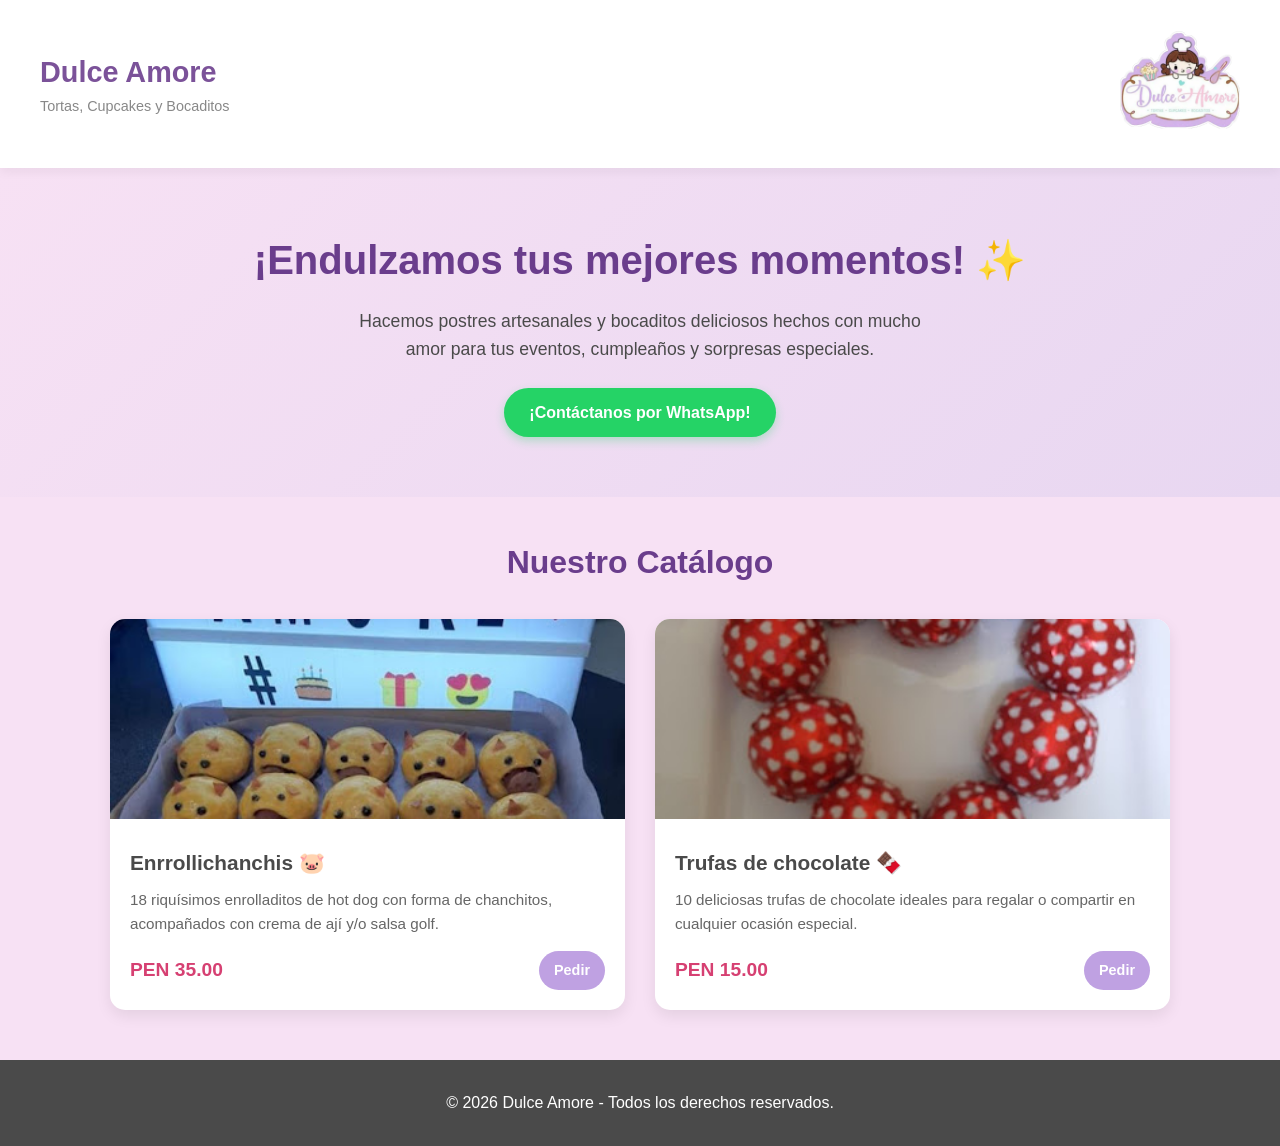
==== index.html @ f0f24eea "Add files via upload" ====
<!DOCTYPE html>
<html lang="es">
<head>
    <meta charset="UTF-8">
    <meta name="viewport" content="width=device-width, initial-scale=1.0">
    <title>Dulce Amore - Tortas, Cupcakes y Bocaditos</title>
    <style>
        :root {
            --primary-color: #bfa1e2;
            --secondary-color: #f7e1f4;
            --accent-color: #ff94b8;
            --text-color: #4a4a4a;
            --white: #ffffff;
        }

        * {
            margin: 0;
            padding: 0;
            box-sizing: border-box;
            font-family: 'Segoe UI', Tahoma, Geneva, Verdana, sans-serif;
        }

        body {
            background-color: var(--secondary-color);
            color: var(--text-color);
            line-height: 1.6;
        }

        header {
            display: flex;
            justify-content: space-between;
            align-items: center;
            padding: 20px 40px;
            background-color: var(--white);
            box-shadow: 0 4px 10px rgba(0,0,0,0.05);
            position: sticky;
            top: 0;
            z-index: 100;
        }

        .header-title h1 {
            color: #7b5299;
            font-size: 1.8rem;
        }

        .header-title p {
            font-size: 0.9rem;
            color: #888;
        }

        .logo-container img {
            height: 120px;
            width: auto;
            object-fit: contain;
        }

        .hero {
            text-align: center;
            padding: 60px 20px;
            background: linear-gradient(135deg, #f7e1f4 0%, #e8d7f1 100%);
        }

        .hero h2 {
            font-size: 2.5rem;
            color: #6a3d8c;
            margin-bottom: 15px;
        }

        .hero p {
            font-size: 1.1rem;
            max-width: 600px;
            margin: 0 auto 25px auto;
        }

        .btn-whatsapp {
            display: inline-block;
            background-color: #25d366;
            color: var(--white);
            padding: 12px 25px;
            border-radius: 30px;
            text-decoration: none;
            font-weight: bold;
            box-shadow: 0 4px 10px rgba(37, 211, 102, 0.3);
            transition: background 0.3s ease;
        }

        .btn-whatsapp:hover {
            background-color: #1ebe5d;
        }

        .container {
            max-width: 1100px;
            margin: 40px auto;
            padding: 0 20px;
        }

        .section-title {
            text-align: center;
            font-size: 2rem;
            color: #6a3d8c;
            margin-bottom: 30px;
        }

        .catalog-grid {
            display: grid;
            grid-template-columns: repeat(auto-fit, minmax(280px, 1fr));
            gap: 30px;
        }

        .product-card {
            background: var(--white);
            border-radius: 15px;
            overflow: hidden;
            box-shadow: 0 6px 15px rgba(0,0,0,0.08);
            transition: transform 0.3s ease;
        }

        .product-card:hover {
            transform: translateY(-5px);
        }

        .product-img {
            width: 100%;
            height: 200px;
            object-fit: cover;
            background-color: #eee;
        }

        .product-info {
            padding: 20px;
        }

        .product-title {
            font-size: 1.3rem;
            color: #4a4a4a;
            margin-bottom: 8px;
        }

        .product-desc {
            font-size: 0.95rem;
            color: #666;
            margin-bottom: 15px;
        }

        .product-footer {
            display: flex;
            justify-content: space-between;
            align-items: center;
        }

        .product-price {
            font-size: 1.2rem;
            font-weight: bold;
            color: #d64072;
        }

        .btn-order {
            background-color: var(--primary-color);
            color: var(--white);
            padding: 8px 15px;
            border-radius: 20px;
            text-decoration: none;
            font-size: 0.9rem;
            font-weight: 600;
            transition: background 0.3s;
        }

        .btn-order:hover {
            background-color: #a788d0;
        }

        footer {
            text-align: center;
            padding: 30px;
            background-color: #4a4a4a;
            color: var(--white);
            margin-top: 50px;
        }

        @media (max-width: 600px) {
            header {
                padding: 15px 20px;
            }
            .header-title h1 {
                font-size: 1.4rem;
            }
            .logo-container img {
                height: 50px;
            }
        }
    </style>
</head>
<body>

    <!-- Header con Logo a la derecha -->
    <header>
        <div class="header-title">
            <h1>Dulce Amore</h1>
            <p>Tortas, Cupcakes y Bocaditos</p>
        </div>
        <div class="logo-container">
            <!-- Asegúrate de nombrar a tu logo "logo.png" o cambiar la ruta -->
            <img src="logo.png" alt="Logo Dulce Amore">
        </div>
    </header>

    <!-- Sección de Presentación / Portada -->
    <section class="hero">
        <h2>¡Endulzamos tus mejores momentos! ✨</h2>
        <p>Hacemos postres artesanales y bocaditos deliciosos hechos con mucho amor para tus eventos, cumpleaños y sorpresas especiales.</p>
        <a href="https://wa.me/946391459?text=Hola,%20quisiera%20hacer%20un%20pedido%20en%20Dulce%20Amore" class="btn-whatsapp" target="_blank">¡Contáctanos por WhatsApp!</a>
    </section>

    <!-- Catálogo de Productos -->
    <div class="container">
        <h2 class="section-title">Nuestro Catálogo</h2>
        
        <div class="catalog-grid">
            <!-- Producto 1: Enrrollichanchis -->
            <div class="product-card">
                <img src="enrollichanchis.jpg" alt="Enrrollichanchis" class="product-img">
                <div class="product-info">
                    <h3 class="product-title">Enrrollichanchis 🐷</h3>
                    <p class="product-desc">18 riquísimos enrolladitos de hot dog con forma de chanchitos, acompañados con crema de ají y/o salsa golf.</p>
                    <div class="product-footer">
                        <span class="product-price">PEN 35.00</span>
                        <a href="https://wa.me/946391459?text=Hola,%20deseo%20pedir%20los%20Enrrollichanchis" class="btn-order" target="_blank">Pedir</a>
                    </div>
                </div>
            </div>

            <!-- Producto 2: Trufas de chocolate -->
            <div class="product-card">
                <img src="trufas.jpg" alt="Trufas de chocolate" class="product-img">
                <div class="product-info">
                    <h3 class="product-title">Trufas de chocolate 🍫</h3>
                    <p class="product-desc">10 deliciosas trufas de chocolate ideales para regalar o compartir en cualquier ocasión especial.</p>
                    <div class="product-footer">
                        <span class="product-price">PEN 15.00</span>
                        <a href="https://wa.me/946391459?text=Hola,%20deseo%20pedir%20las%20Trufas%20de%20chocolate" class="btn-order" target="_blank">Pedir</a>
                    </div>
                </div>
            </div>
        </div>
    </div>

    <!-- Pie de página -->
    <footer>
        <p>&copy; 2026 Dulce Amore - Todos los derechos reservados.</p>
    </footer>

</body>
</html>
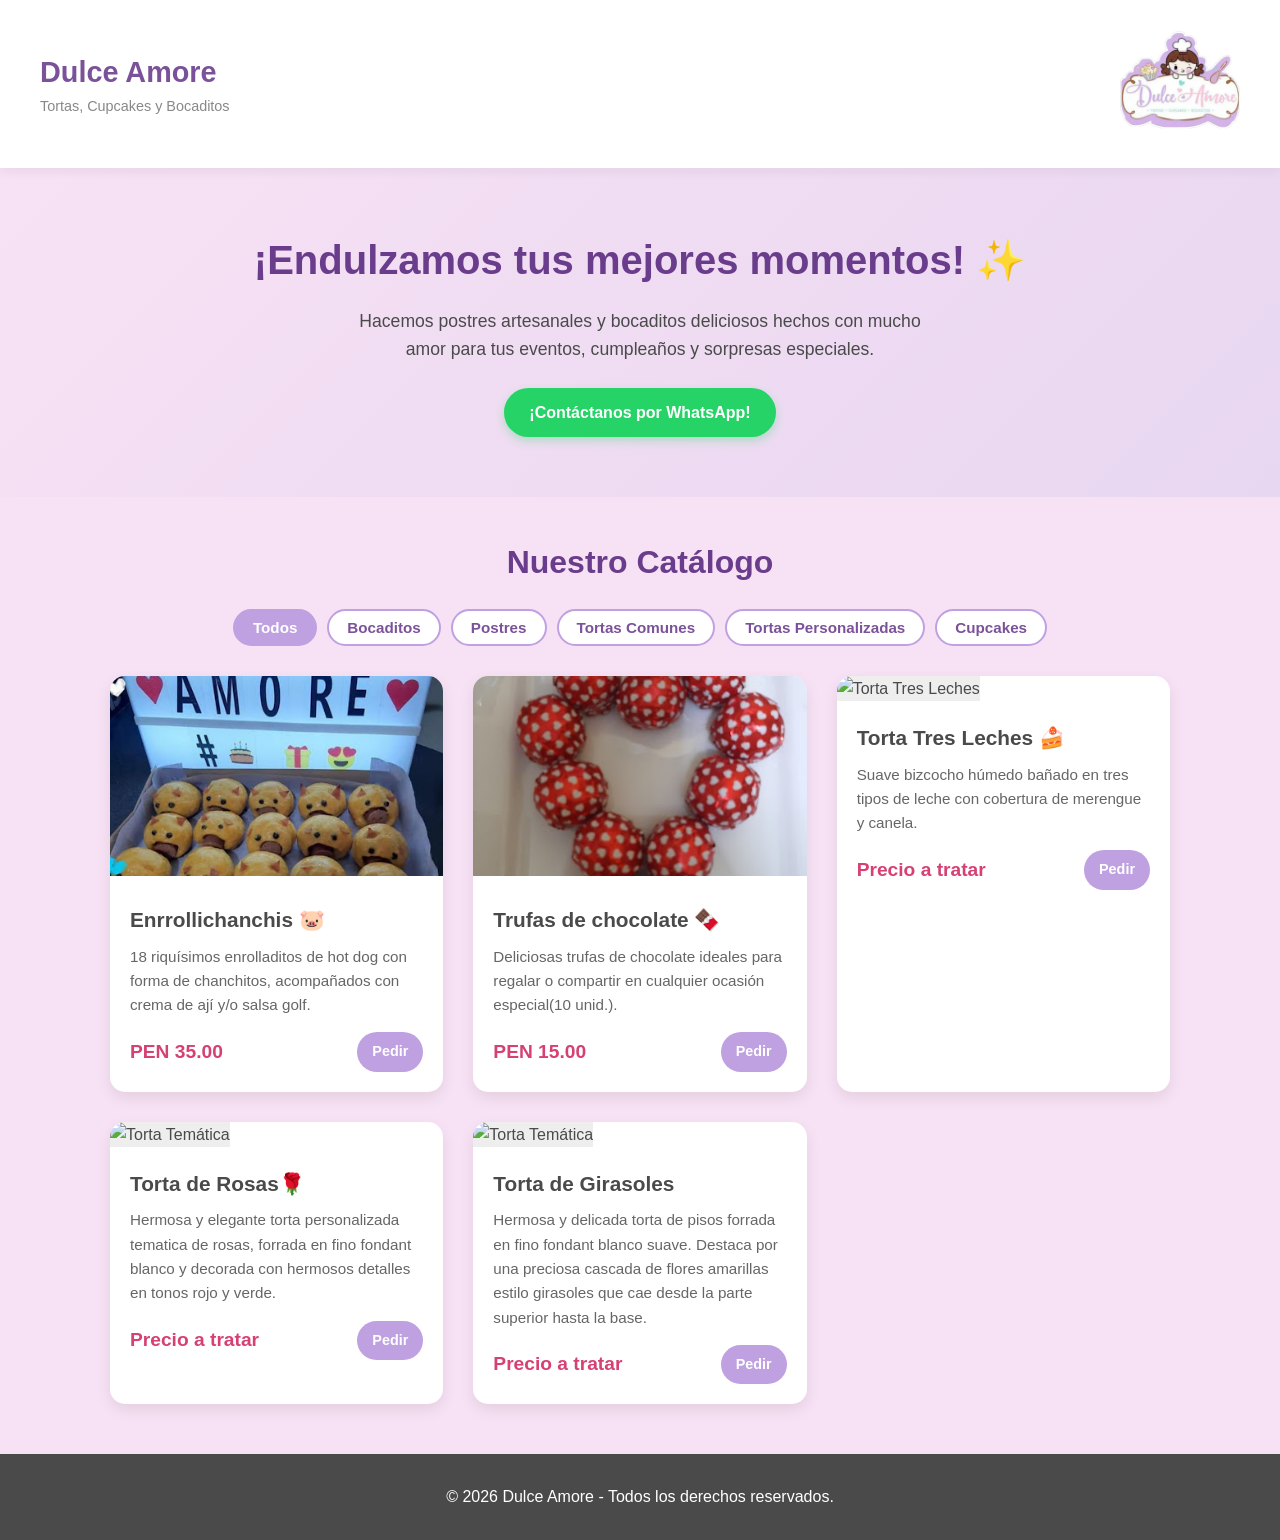
==== commit 726d0f41: "Add files via upload" ====
--- a/index.html
+++ b/index.html
@@ -98,7 +98,34 @@
             text-align: center;
             font-size: 2rem;
             color: #6a3d8c;
+            margin-bottom: 20px;
+        }
+
+        /* --- ESTILOS DE LOS BOTONES DE FILTRO --- */
+        .filter-container {
+            display: flex;
+            justify-content: center;
+            flex-wrap: wrap;
+            gap: 10px;
             margin-bottom: 30px;
+        }
+
+        .filter-btn {
+            background-color: var(--white);
+            border: 2px solid var(--primary-color);
+            color: #7b5299;
+            padding: 8px 18px;
+            border-radius: 20px;
+            font-size: 0.95rem;
+            font-weight: 600;
+            cursor: pointer;
+            transition: all 0.3s ease;
+        }
+
+        .filter-btn:hover,
+        .filter-btn.active {
+            background-color: var(--primary-color);
+            color: var(--white);
         }
 
         .catalog-grid {
@@ -112,11 +139,15 @@
             border-radius: 15px;
             overflow: hidden;
             box-shadow: 0 6px 15px rgba(0,0,0,0.08);
-            transition: transform 0.3s ease;
+            transition: transform 0.3s ease, opacity 0.3s ease;
         }
 
         .product-card:hover {
             transform: translateY(-5px);
+        }
+
+        .product-card.hide {
+            display: none;
         }
 
         .product-img {
@@ -199,7 +230,6 @@
             <p>Tortas, Cupcakes y Bocaditos</p>
         </div>
         <div class="logo-container">
-            <!-- Asegúrate de nombrar a tu logo "logo.png" o cambiar la ruta -->
             <img src="logo.png" alt="Logo Dulce Amore">
         </div>
     </header>
@@ -215,9 +245,19 @@
     <div class="container">
         <h2 class="section-title">Nuestro Catálogo</h2>
         
+        <!-- Botones de Filtro por Categorías -->
+        <div class="filter-container">
+            <button class="filter-btn active" data-filter="all">Todos</button>
+            <button class="filter-btn" data-filter="bocaditos">Bocaditos</button>
+            <button class="filter-btn" data-filter="postres">Postres</button>
+            <button class="filter-btn" data-filter="tortas-comunes">Tortas Comunes</button>
+            <button class="filter-btn" data-filter="tortas-personalizadas">Tortas Personalizadas</button>
+            <button class="filter-btn" data-filter="cupcakes">Cupcakes</button>
+        </div>
+        
         <div class="catalog-grid">
             <!-- Producto 1: Enrrollichanchis -->
-            <div class="product-card">
+            <div class="product-card" data-category="bocaditos">
                 <img src="enrollichanchis.jpg" alt="Enrrollichanchis" class="product-img">
                 <div class="product-info">
                     <h3 class="product-title">Enrrollichanchis 🐷</h3>
@@ -230,17 +270,55 @@
             </div>
 
             <!-- Producto 2: Trufas de chocolate -->
-            <div class="product-card">
+            <div class="product-card" data-category="bocaditos">
                 <img src="trufas.jpg" alt="Trufas de chocolate" class="product-img">
                 <div class="product-info">
                     <h3 class="product-title">Trufas de chocolate 🍫</h3>
-                    <p class="product-desc">10 deliciosas trufas de chocolate ideales para regalar o compartir en cualquier ocasión especial.</p>
+                    <p class="product-desc">Deliciosas trufas de chocolate ideales para regalar o compartir en cualquier ocasión especial(10 unid.).</p>
                     <div class="product-footer">
                         <span class="product-price">PEN 15.00</span>
                         <a href="https://wa.me/946391459?text=Hola,%20deseo%20pedir%20las%20Trufas%20de%20chocolate" class="btn-order" target="_blank">Pedir</a>
                     </div>
                 </div>
             </div>
+
+            <!-- Ejemplo Torta Común -->
+            <div class="product-card" data-category="tortas-comunes">
+                <img src="torta-tres-leches.jpg" alt="Torta Tres Leches" class="product-img">
+                <div class="product-info">
+                    <h3 class="product-title">Torta Tres Leches 🍰</h3>
+                    <p class="product-desc">Suave bizcocho húmedo bañado en tres tipos de leche con cobertura de merengue y canela.</p>
+                    <div class="product-footer">
+                    <span class="product-price">Precio a tratar</span>
+                        <a href="https://wa.me/946391459?text=Hola,%20deseo%20pedir%20la%20Torta%20Tres%20Leches" class="btn-order" target="_blank">Pedir</a>
+                    </div>
+                </div>
+            </div>
+
+            <!-- Ejemplo Torta Personalizada -->
+            <div class="product-card" data-category="tortas-personalizadas">
+                <img src="torta de rosas.jpg" alt="Torta Temática" class="product-img">
+                <div class="product-info">
+                    <h3 class="product-title">Torta de Rosas🌹</h3>
+                    <p class="product-desc">Hermosa y elegante torta personalizada tematica de rosas, forrada en fino fondant blanco y decorada con hermosos detalles en tonos rojo y verde.</p>
+                    <div class="product-footer">
+                        <span class="product-price">Precio a tratar</span>
+                        <a href="https://wa.me/946391459?text=Hola,%20deseo%20cotizar%20una%20Torta%20Temática" class="btn-order" target="_blank">Pedir</a>
+                    </div>
+                </div>
+            </div>
+               <div class="product-card" data-category="tortas-personalizadas">
+                <img src="torta flores amarillas.jpg" alt="Torta Temática" class="product-img">
+                <div class="product-info">
+                    <h3 class="product-title">Torta de Girasoles</h3>
+                    <p class="product-desc">Hermosa y delicada torta de pisos forrada en fino fondant blanco suave. Destaca por una preciosa cascada de flores amarillas estilo girasoles que cae desde la parte superior hasta la base.</p>
+                    <div class="product-footer">
+                        <span class="product-price">Precio a tratar</span>
+                        <a href="https://wa.me/946391459?text=Hola,%20deseo%20cotizar%20una%20Torta%20Temática" class="btn-order" target="_blank">Pedir</a>
+                    </div>
+                </div>
+            </div>
+
         </div>
     </div>
 
@@ -249,5 +327,32 @@
         <p>&copy; 2026 Dulce Amore - Todos los derechos reservados.</p>
     </footer>
 
+    <!-- Script de Filtro interactivo -->
+    <script>
+        const filterBtns = document.querySelectorAll('.filter-btn');
+        const productCards = document.querySelectorAll('.product-card');
+
+        filterBtns.forEach(btn => {
+            btn.addEventListener('click', () => {
+                // Quitar la clase active de todos los botones y ponérsela al clickeado
+                filterBtns.forEach(b => b.classList.remove('active'));
+                btn.classList.add('active');
+
+                const filterValue = btn.getAttribute('data-filter');
+
+                // Mostrar u ocultar productos según la categoría seleccionada
+                productCards.forEach(card => {
+                    const cardCategory = card.getAttribute('data-category');
+
+                    if (filterValue === 'all' || filterValue === cardCategory) {
+                        card.classList.remove('hide');
+                    } else {
+                        card.classList.add('hide');
+                    }
+                });
+            });
+        });
+    </script>
+
 </body>
 </html>
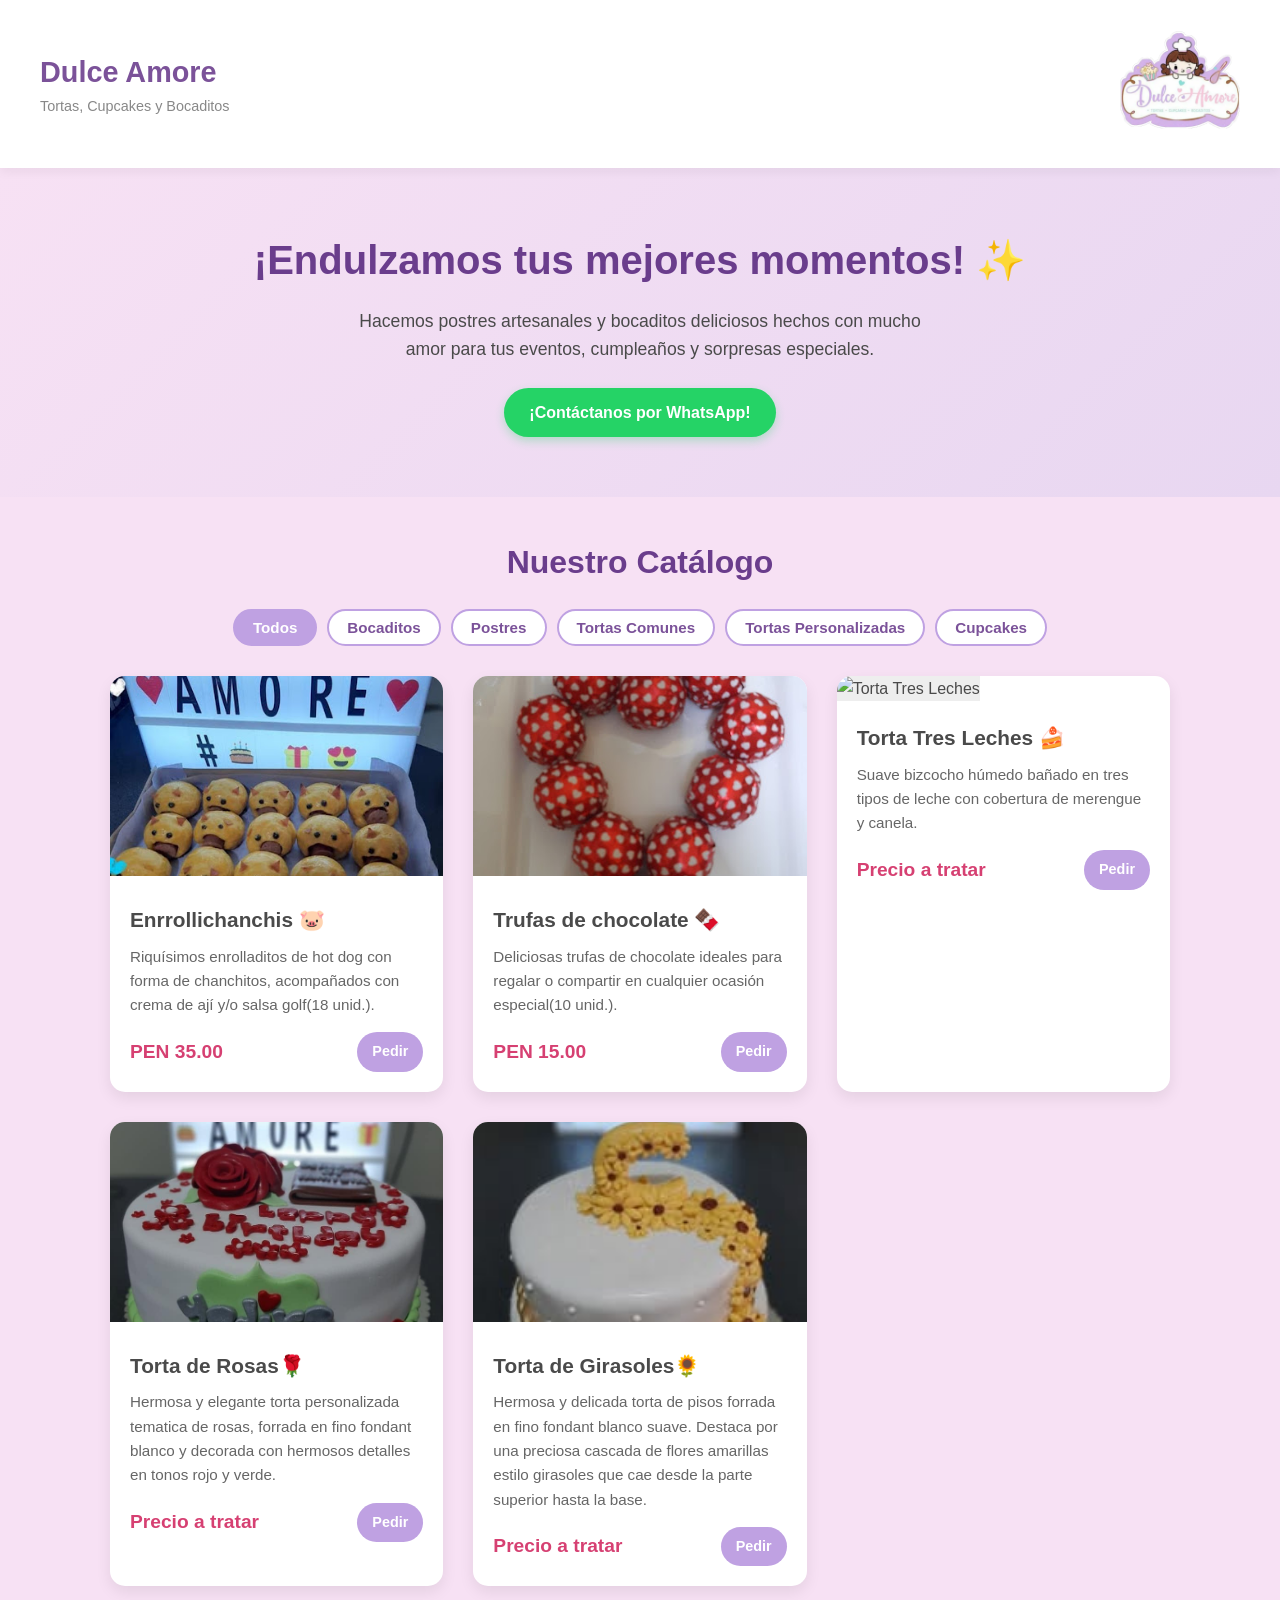
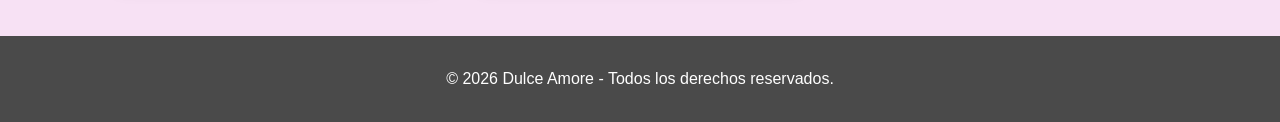
==== commit 4a81f256: "Add files via upload" ====
--- a/index.html
+++ b/index.html
@@ -261,7 +261,7 @@
                 <img src="enrollichanchis.jpg" alt="Enrrollichanchis" class="product-img">
                 <div class="product-info">
                     <h3 class="product-title">Enrrollichanchis 🐷</h3>
-                    <p class="product-desc">18 riquísimos enrolladitos de hot dog con forma de chanchitos, acompañados con crema de ají y/o salsa golf.</p>
+                    <p class="product-desc">Riquísimos enrolladitos de hot dog con forma de chanchitos, acompañados con crema de ají y/o salsa golf(18 unid.).</p>
                     <div class="product-footer">
                         <span class="product-price">PEN 35.00</span>
                         <a href="https://wa.me/946391459?text=Hola,%20deseo%20pedir%20los%20Enrrollichanchis" class="btn-order" target="_blank">Pedir</a>
@@ -310,7 +310,7 @@
                <div class="product-card" data-category="tortas-personalizadas">
                 <img src="torta flores amarillas.jpg" alt="Torta Temática" class="product-img">
                 <div class="product-info">
-                    <h3 class="product-title">Torta de Girasoles</h3>
+                    <h3 class="product-title">Torta de Girasoles🌻</h3>
                     <p class="product-desc">Hermosa y delicada torta de pisos forrada en fino fondant blanco suave. Destaca por una preciosa cascada de flores amarillas estilo girasoles que cae desde la parte superior hasta la base.</p>
                     <div class="product-footer">
                         <span class="product-price">Precio a tratar</span>
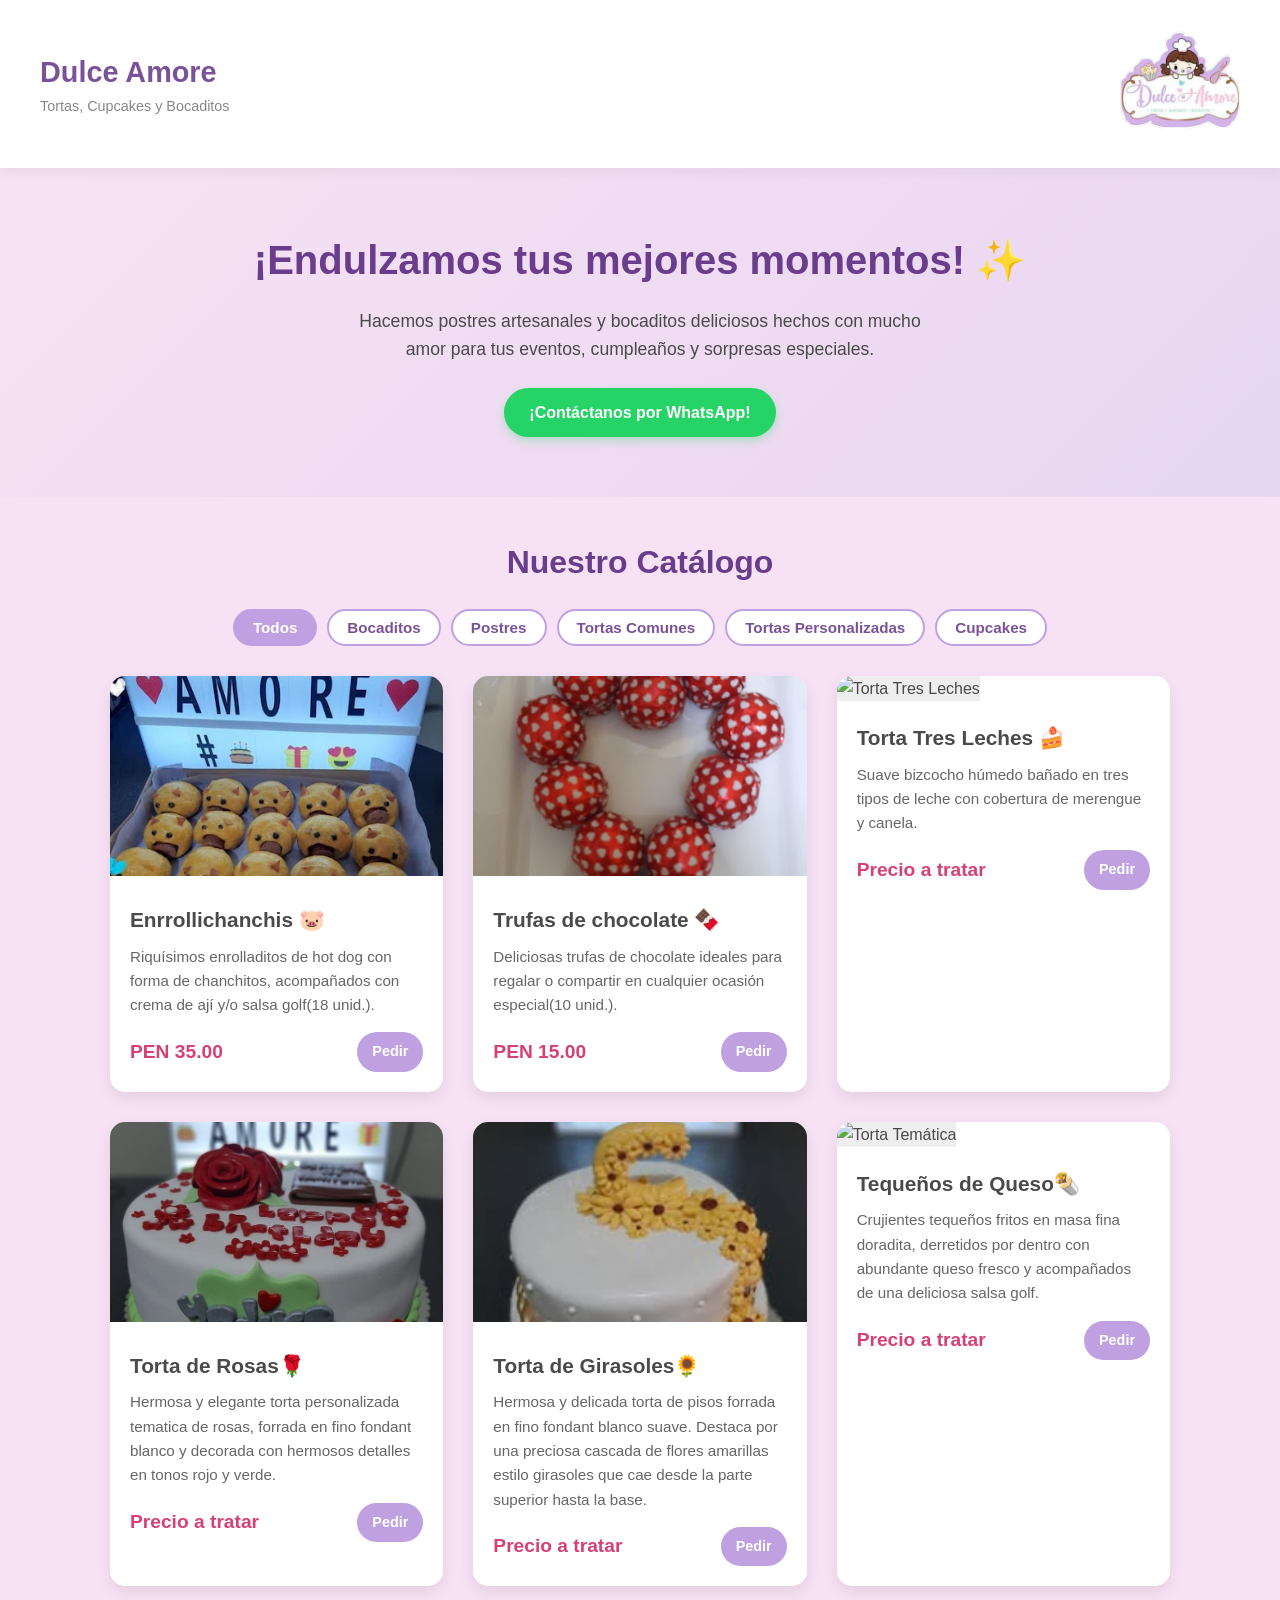
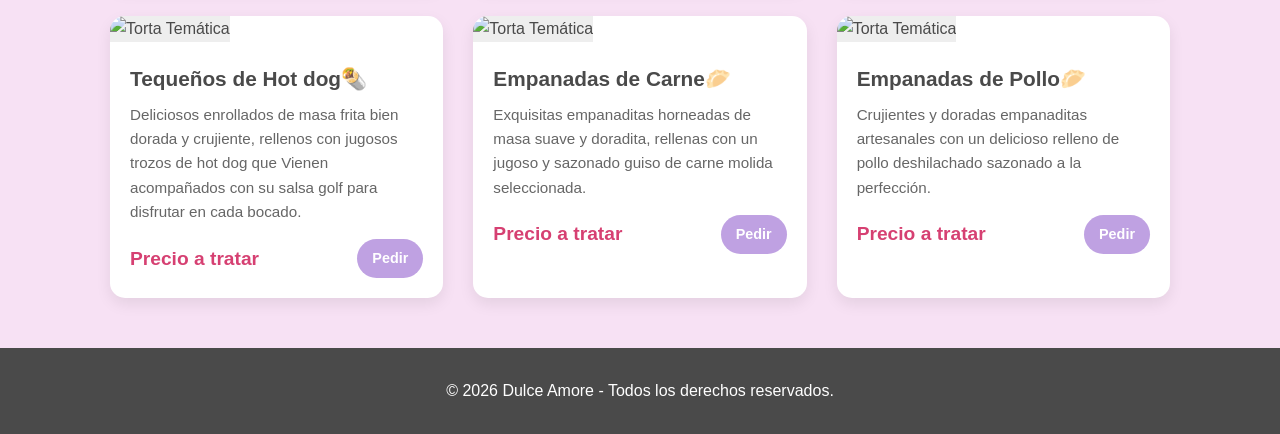
==== commit 0e7441d0: "Add files via upload" ====
--- a/index.html
+++ b/index.html
@@ -318,6 +318,51 @@
                     </div>
                 </div>
             </div>
+               <div class="product-card" data-category="bocaditos">
+                <img src="tequeños.jpg" alt="Torta Temática" class="product-img">
+                <div class="product-info">
+                    <h3 class="product-title">Tequeños de Queso🌯</h3>
+                    <p class="product-desc">Crujientes tequeños fritos en masa fina doradita, derretidos por dentro con abundante queso fresco y acompañados de una deliciosa salsa golf.</p>
+                    <div class="product-footer">
+                        <span class="product-price">Precio a tratar</span>
+                        <a href="https://wa.me/946391459?text=Hola,%20deseo%20cotizar%20una%20Torta%20Temática" class="btn-order" target="_blank">Pedir</a>
+                    </div>
+                </div>
+            </div>
+              <div class="product-card" data-category="bocaditos">
+                <img src="tequeños.jpg" alt="Torta Temática" class="product-img">
+                <div class="product-info">
+                    <h3 class="product-title">Tequeños de Hot dog🌯</h3>
+                    <p class="product-desc">Deliciosos enrollados de masa frita bien dorada y crujiente, rellenos con jugosos trozos de hot dog que Vienen acompañados con su salsa golf para disfrutar en cada bocado.</p>
+                    <div class="product-footer">
+                        <span class="product-price">Precio a tratar</span>
+                        <a href="https://wa.me/946391459?text=Hola,%20deseo%20cotizar%20una%20Torta%20Temática" class="btn-order" target="_blank">Pedir</a>
+                    </div>
+                </div>
+            </div>
+             <div class="product-card" data-category="bocaditos">
+                <img src="empanadas.jpg" alt="Torta Temática" class="product-img">
+                <div class="product-info">
+                    <h3 class="product-title">Empanadas de Carne🥟</h3>
+                    <p class="product-desc">Exquisitas empanaditas horneadas de masa suave y doradita, rellenas con un jugoso y sazonado guiso de carne molida seleccionada.</p>
+                    <div class="product-footer">
+                        <span class="product-price">Precio a tratar</span>
+                        <a href="https://wa.me/946391459?text=Hola,%20deseo%20cotizar%20una%20Torta%20Temática" class="btn-order" target="_blank">Pedir</a>
+                    </div>
+                </div>
+            </div>
+             <div class="product-card" data-category="bocaditos">
+                <img src="empanadas.jpg" alt="Torta Temática" class="product-img">
+                <div class="product-info">
+                    <h3 class="product-title">Empanadas de Pollo🥟</h3>
+                    <p class="product-desc">Crujientes y doradas empanaditas artesanales con un delicioso relleno de pollo deshilachado sazonado a la perfección.</p>
+                    <div class="product-footer">
+                        <span class="product-price">Precio a tratar</span>
+                        <a href="https://wa.me/946391459?text=Hola,%20deseo%20cotizar%20una%20Torta%20Temática" class="btn-order" target="_blank">Pedir</a>
+                    </div>
+                </div>
+            </div>
+
 
         </div>
     </div>
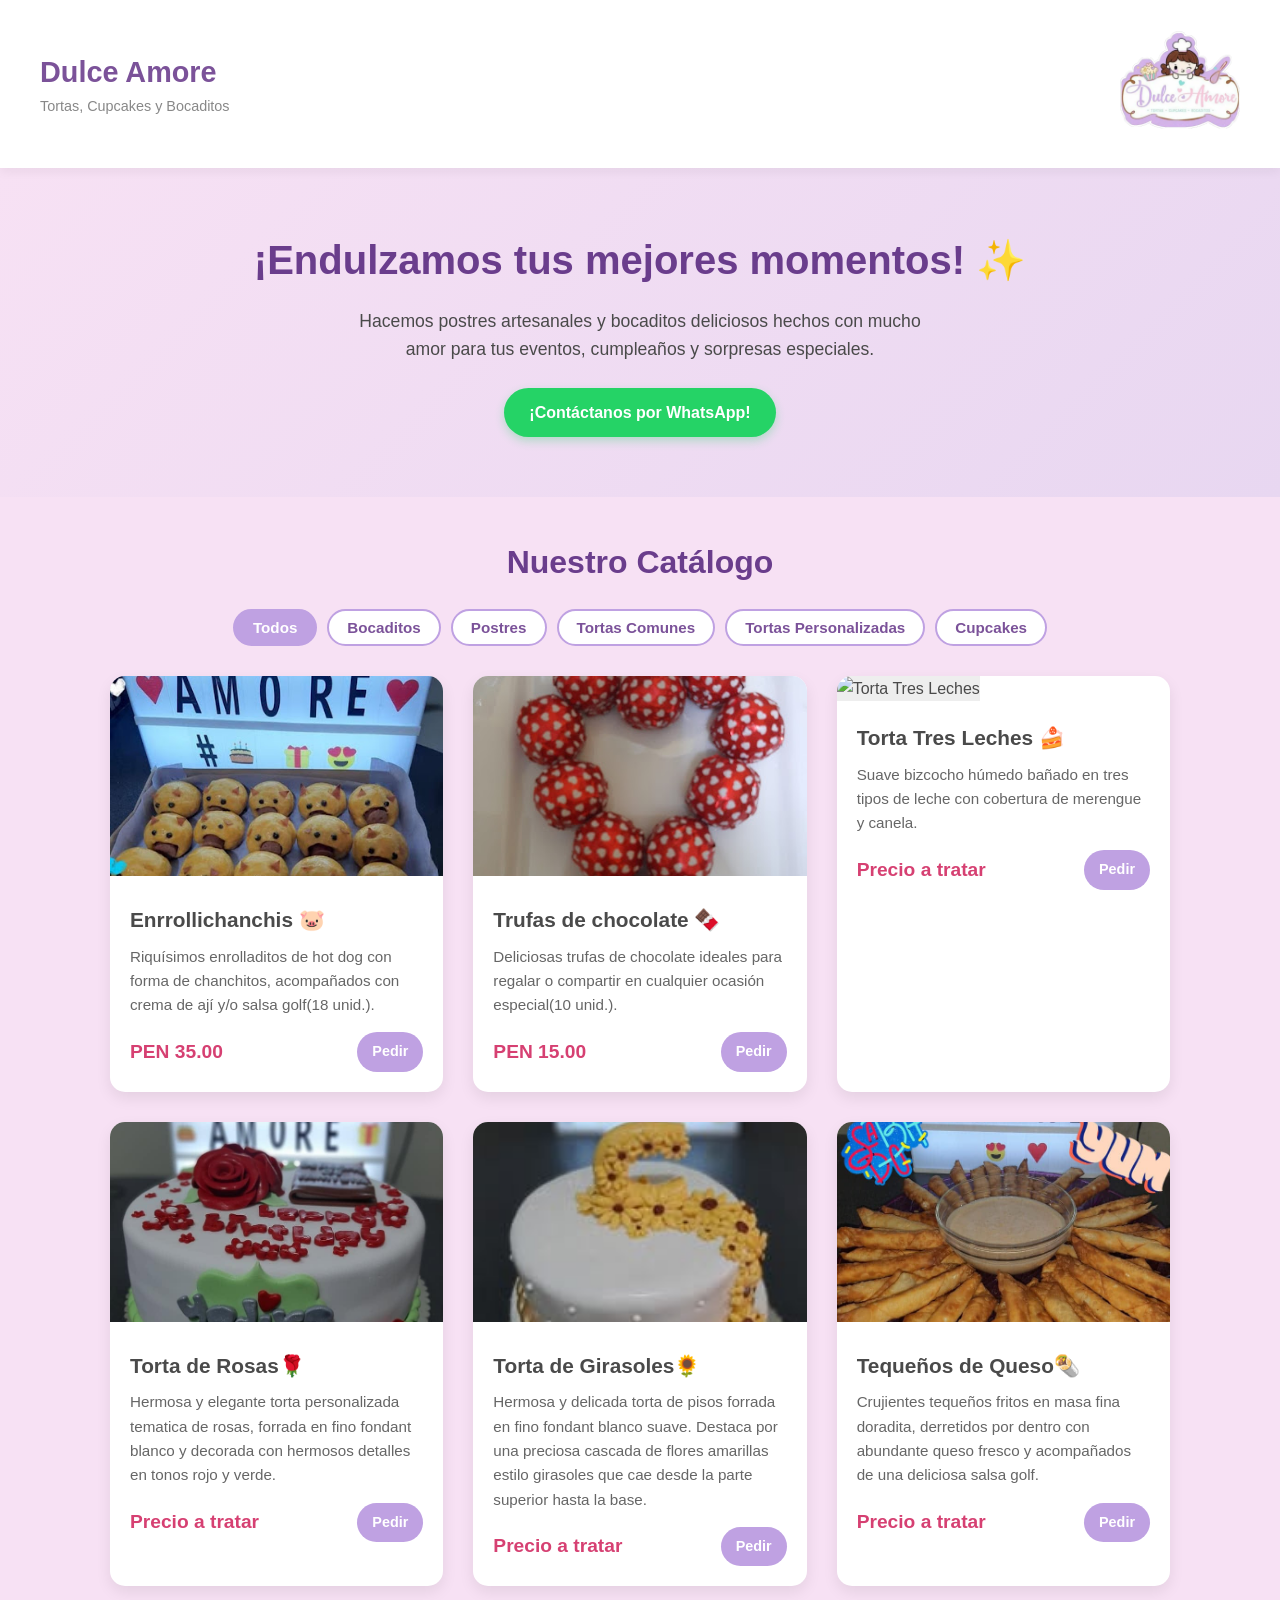
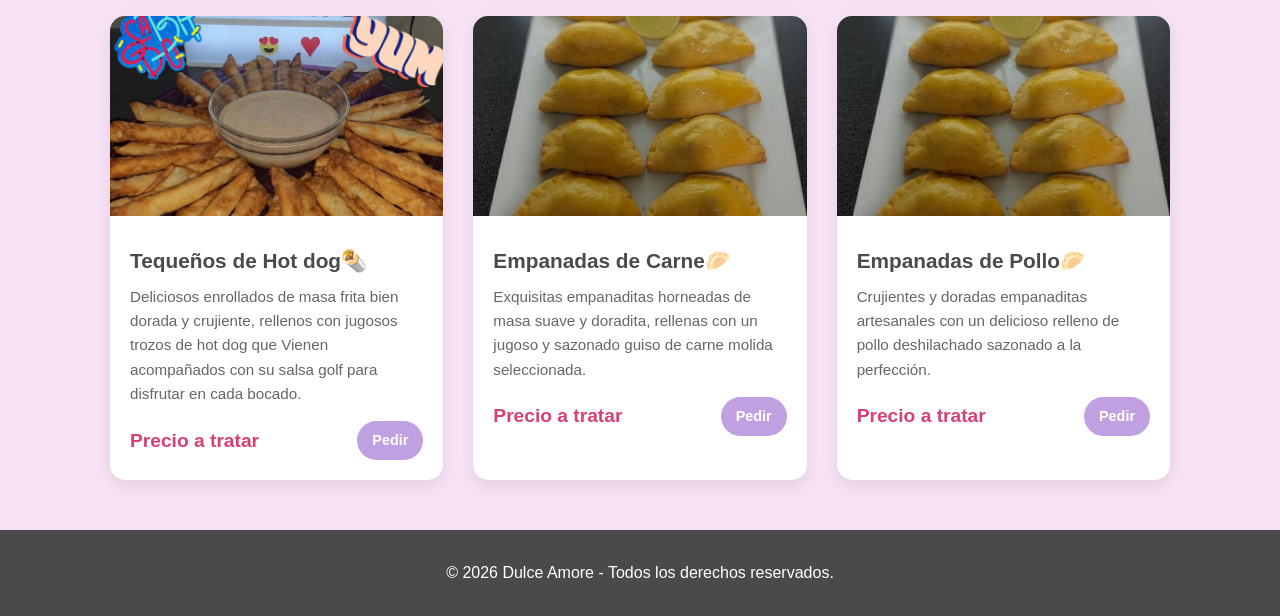
==== commit 4907ab78: "Add files via upload" ====
--- a/index.html
+++ b/index.html
@@ -325,7 +325,7 @@
                     <p class="product-desc">Crujientes tequeños fritos en masa fina doradita, derretidos por dentro con abundante queso fresco y acompañados de una deliciosa salsa golf.</p>
                     <div class="product-footer">
                         <span class="product-price">Precio a tratar</span>
-                        <a href="https://wa.me/946391459?text=Hola,%20deseo%20cotizar%20una%20Torta%20Temática" class="btn-order" target="_blank">Pedir</a>
+                        <a href="https://wa.me/946391459?text=Hola,%20deseo%20pedir%20los%20tequeños%20de%20queso" class="btn-order" target="_blank">Pedir</a>
                     </div>
                 </div>
             </div>
@@ -336,7 +336,7 @@
                     <p class="product-desc">Deliciosos enrollados de masa frita bien dorada y crujiente, rellenos con jugosos trozos de hot dog que Vienen acompañados con su salsa golf para disfrutar en cada bocado.</p>
                     <div class="product-footer">
                         <span class="product-price">Precio a tratar</span>
-                        <a href="https://wa.me/946391459?text=Hola,%20deseo%20cotizar%20una%20Torta%20Temática" class="btn-order" target="_blank">Pedir</a>
+                        <a href="https://wa.me/946391459?text=Hola,%20deseo%20pedir%20los%20tequeños%20de%20Hot%20dog" class="btn-order" target="_blank">Pedir</a>
                     </div>
                 </div>
             </div>
@@ -347,7 +347,7 @@
                     <p class="product-desc">Exquisitas empanaditas horneadas de masa suave y doradita, rellenas con un jugoso y sazonado guiso de carne molida seleccionada.</p>
                     <div class="product-footer">
                         <span class="product-price">Precio a tratar</span>
-                        <a href="https://wa.me/946391459?text=Hola,%20deseo%20cotizar%20una%20Torta%20Temática" class="btn-order" target="_blank">Pedir</a>
+                        <a href="https://wa.me/946391459?text=Hola,%20deseo%20pedir%20las%20empanadas%20de%20carne" class="btn-order" target="_blank">Pedir</a>
                     </div>
                 </div>
             </div>
@@ -358,7 +358,7 @@
                     <p class="product-desc">Crujientes y doradas empanaditas artesanales con un delicioso relleno de pollo deshilachado sazonado a la perfección.</p>
                     <div class="product-footer">
                         <span class="product-price">Precio a tratar</span>
-                        <a href="https://wa.me/946391459?text=Hola,%20deseo%20cotizar%20una%20Torta%20Temática" class="btn-order" target="_blank">Pedir</a>
+                        <a href="https://wa.me/946391459?text=Hola,%20deseo%20pedir%20las%20empanadas%20de%20pollo" class="btn-order" target="_blank">Pedir</a>
                     </div>
                 </div>
             </div>
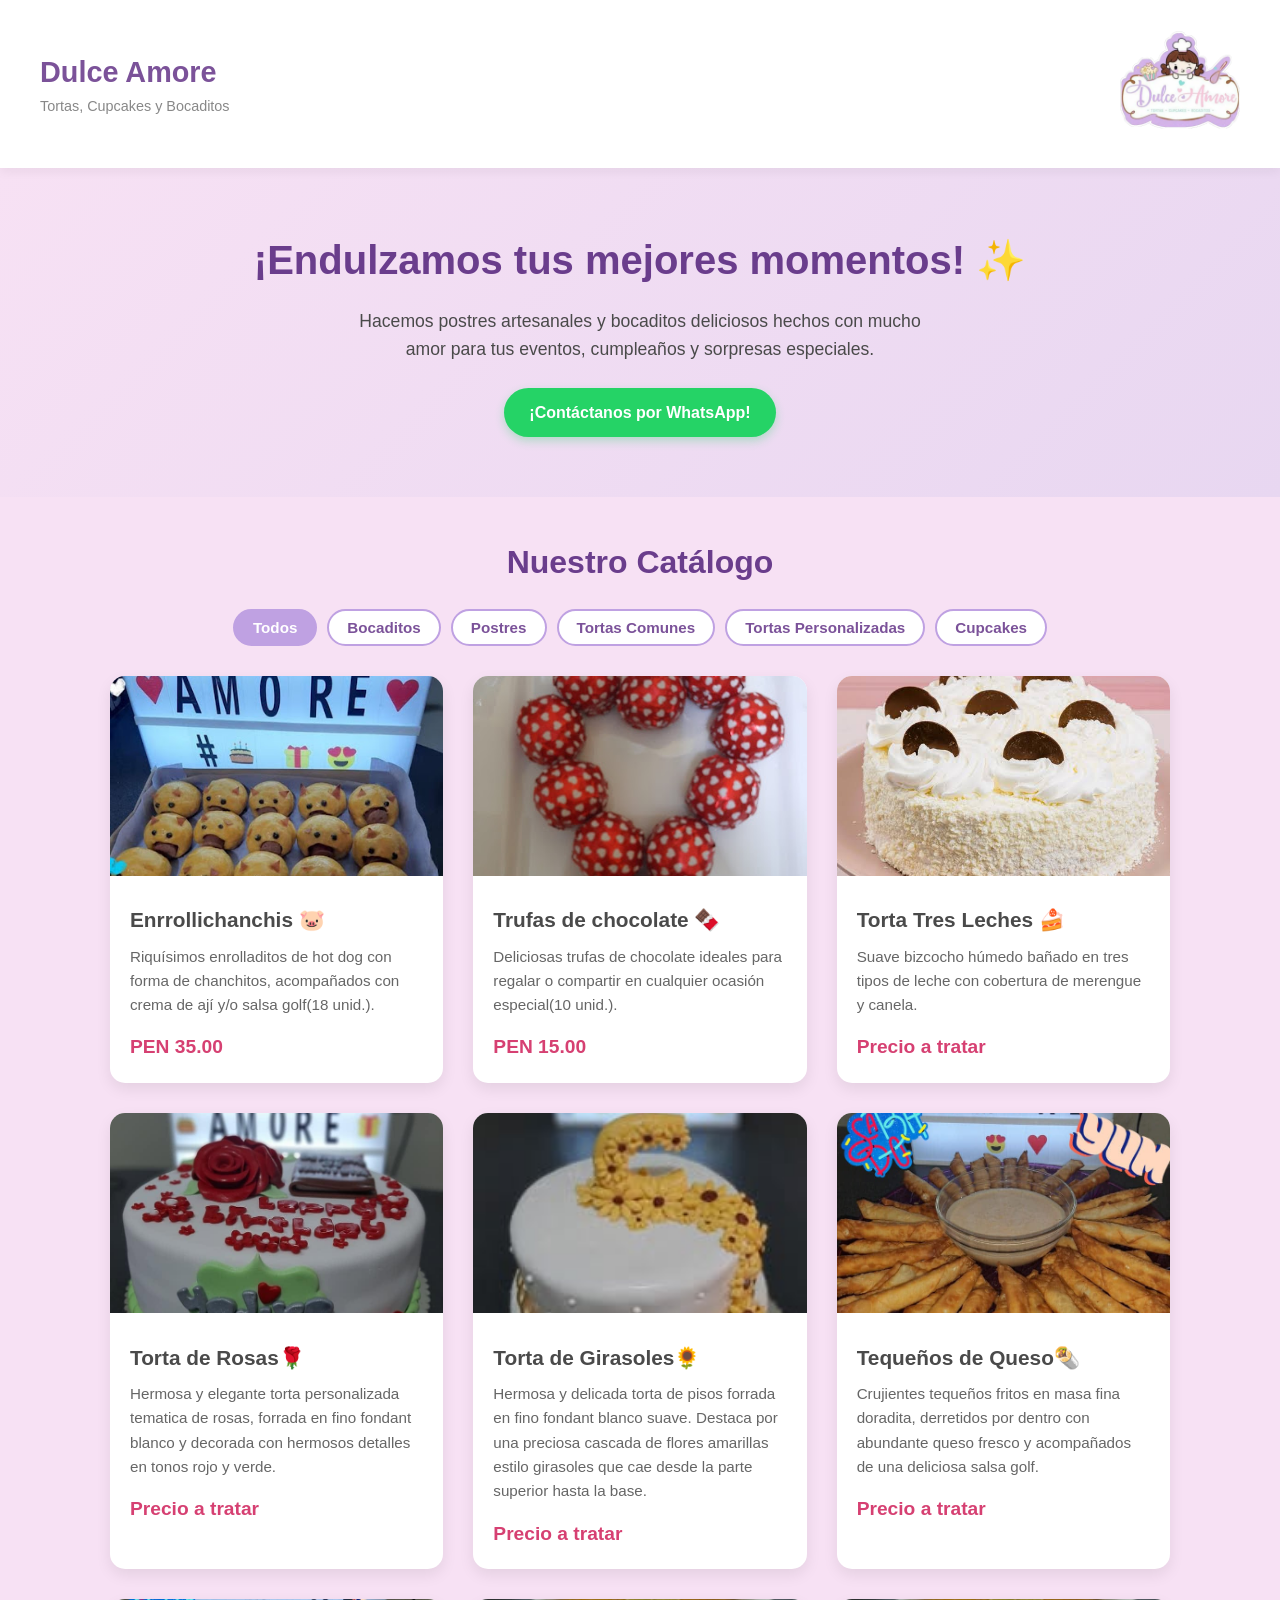
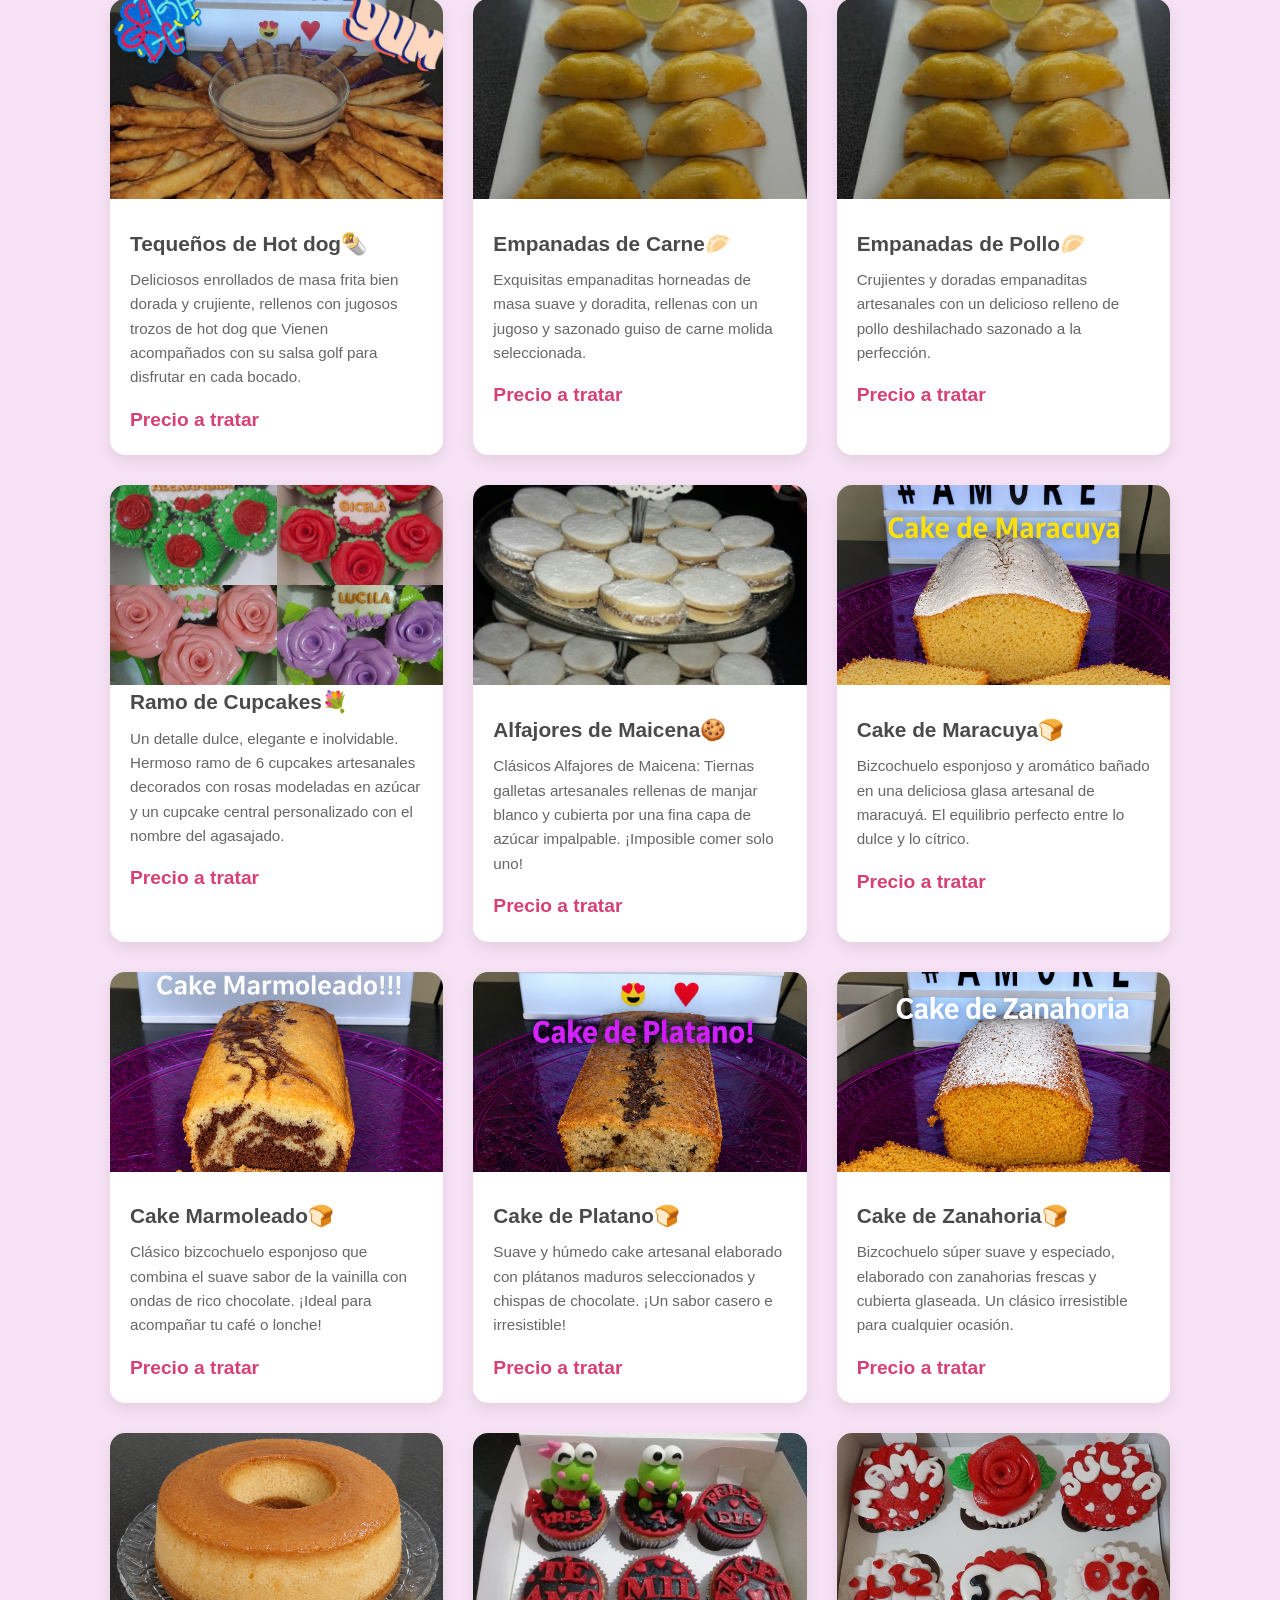
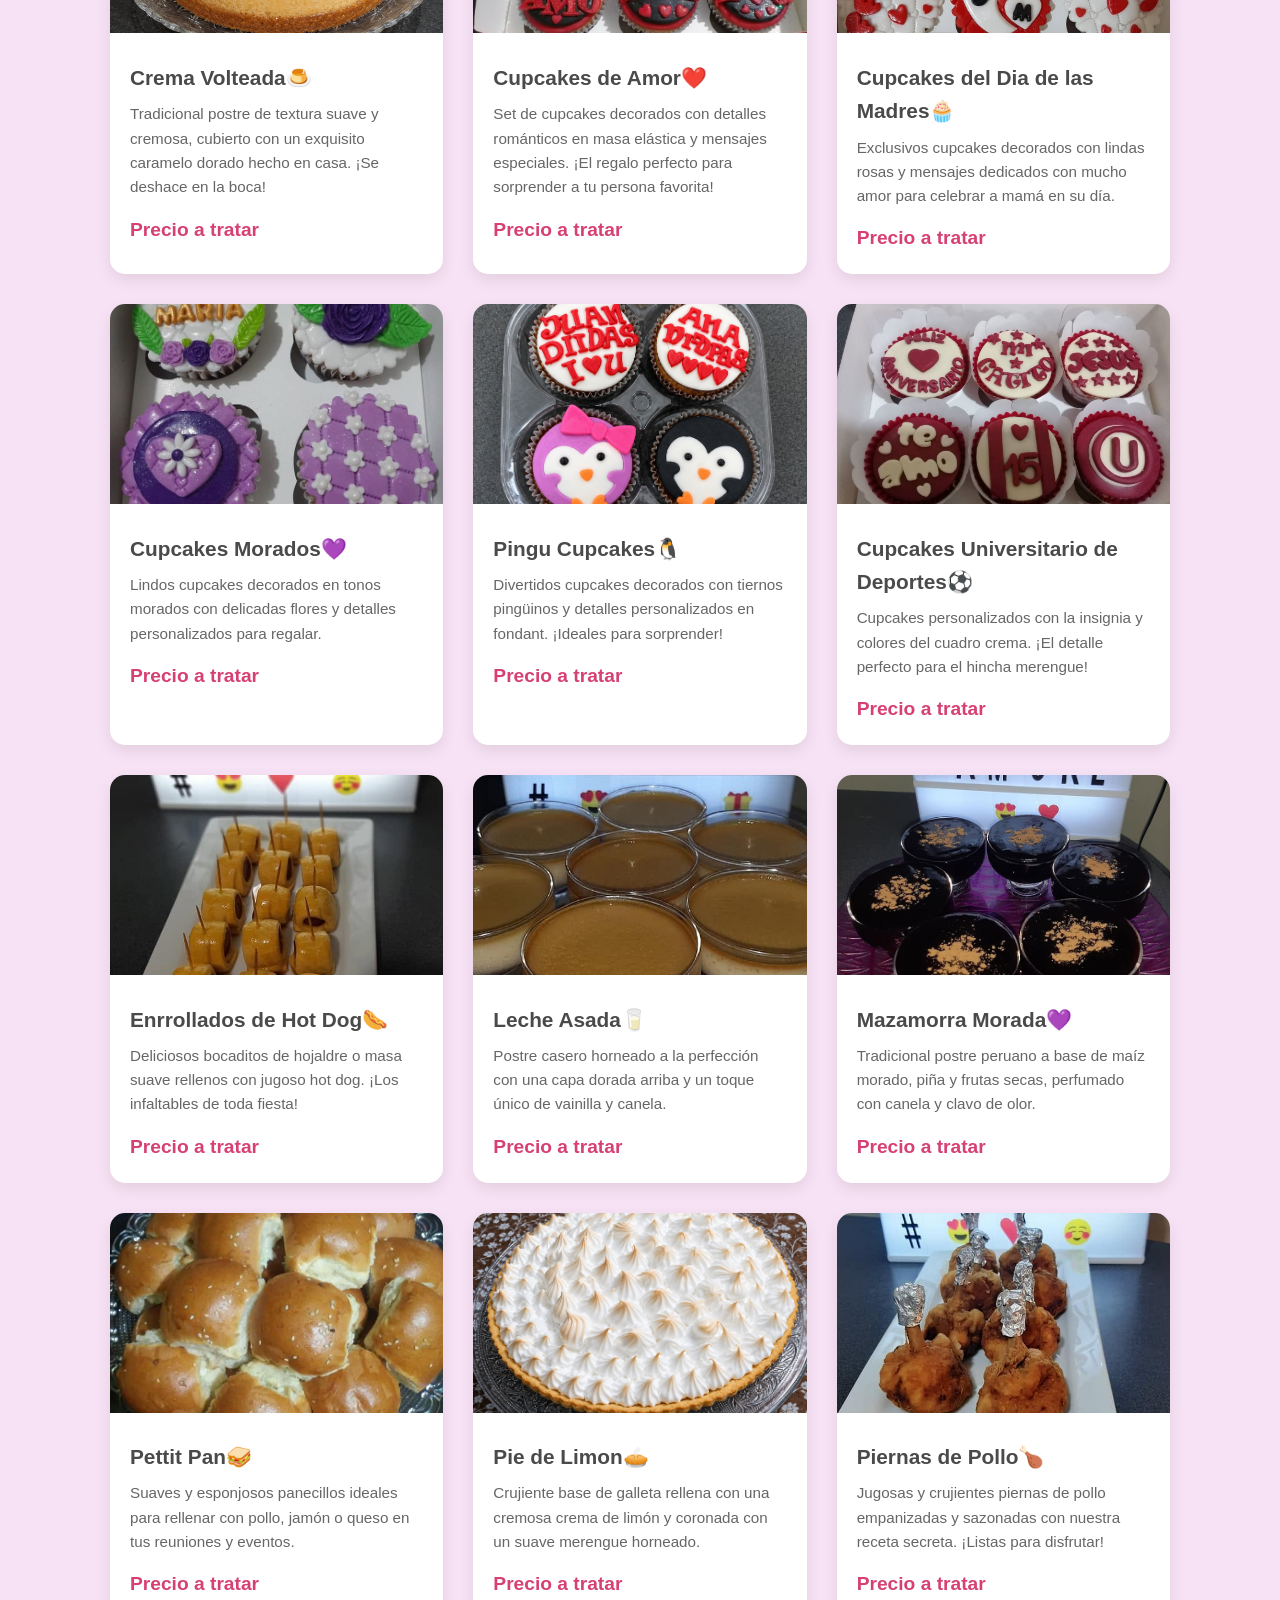
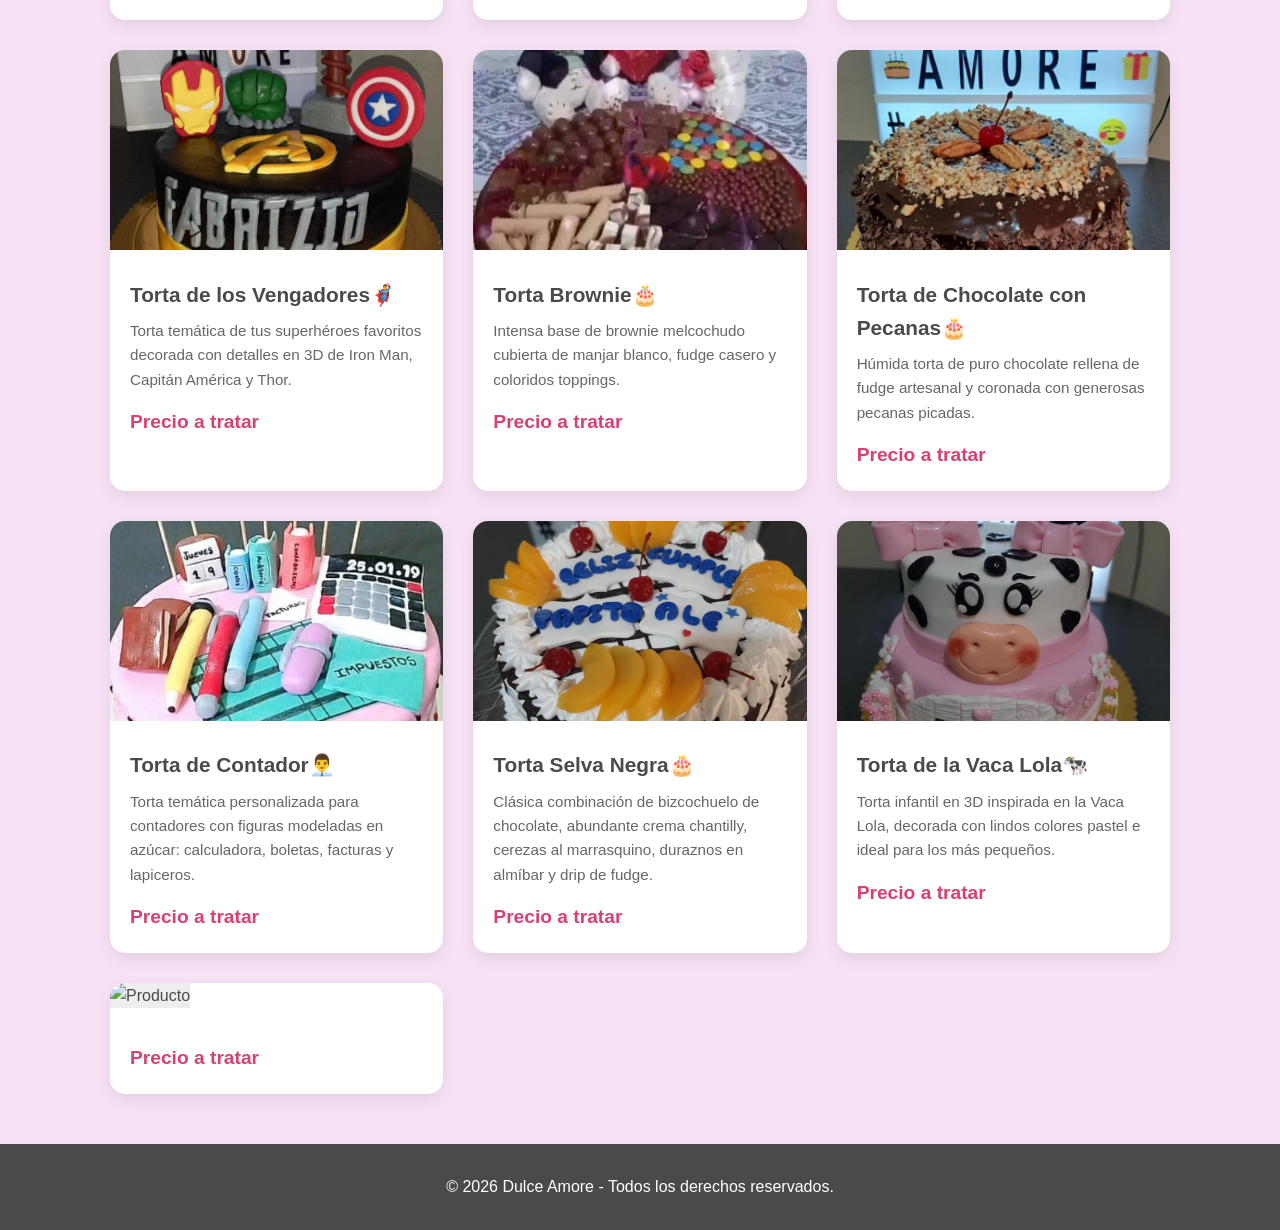
==== commit 4236f902: "Add files via upload" ====
--- a/index.html
+++ b/index.html
@@ -4,248 +4,29 @@
     <meta charset="UTF-8">
     <meta name="viewport" content="width=device-width, initial-scale=1.0">
     <title>Dulce Amore - Tortas, Cupcakes y Bocaditos</title>
-    <style>
-        :root {
-            --primary-color: #bfa1e2;
-            --secondary-color: #f7e1f4;
-            --accent-color: #ff94b8;
-            --text-color: #4a4a4a;
-            --white: #ffffff;
-        }
-
-        * {
-            margin: 0;
-            padding: 0;
-            box-sizing: border-box;
-            font-family: 'Segoe UI', Tahoma, Geneva, Verdana, sans-serif;
-        }
-
-        body {
-            background-color: var(--secondary-color);
-            color: var(--text-color);
-            line-height: 1.6;
-        }
-
-        header {
-            display: flex;
-            justify-content: space-between;
-            align-items: center;
-            padding: 20px 40px;
-            background-color: var(--white);
-            box-shadow: 0 4px 10px rgba(0,0,0,0.05);
-            position: sticky;
-            top: 0;
-            z-index: 100;
-        }
-
-        .header-title h1 {
-            color: #7b5299;
-            font-size: 1.8rem;
-        }
-
-        .header-title p {
-            font-size: 0.9rem;
-            color: #888;
-        }
-
-        .logo-container img {
-            height: 120px;
-            width: auto;
-            object-fit: contain;
-        }
-
-        .hero {
-            text-align: center;
-            padding: 60px 20px;
-            background: linear-gradient(135deg, #f7e1f4 0%, #e8d7f1 100%);
-        }
-
-        .hero h2 {
-            font-size: 2.5rem;
-            color: #6a3d8c;
-            margin-bottom: 15px;
-        }
-
-        .hero p {
-            font-size: 1.1rem;
-            max-width: 600px;
-            margin: 0 auto 25px auto;
-        }
-
-        .btn-whatsapp {
-            display: inline-block;
-            background-color: #25d366;
-            color: var(--white);
-            padding: 12px 25px;
-            border-radius: 30px;
-            text-decoration: none;
-            font-weight: bold;
-            box-shadow: 0 4px 10px rgba(37, 211, 102, 0.3);
-            transition: background 0.3s ease;
-        }
-
-        .btn-whatsapp:hover {
-            background-color: #1ebe5d;
-        }
-
-        .container {
-            max-width: 1100px;
-            margin: 40px auto;
-            padding: 0 20px;
-        }
-
-        .section-title {
-            text-align: center;
-            font-size: 2rem;
-            color: #6a3d8c;
-            margin-bottom: 20px;
-        }
-
-        /* --- ESTILOS DE LOS BOTONES DE FILTRO --- */
-        .filter-container {
-            display: flex;
-            justify-content: center;
-            flex-wrap: wrap;
-            gap: 10px;
-            margin-bottom: 30px;
-        }
-
-        .filter-btn {
-            background-color: var(--white);
-            border: 2px solid var(--primary-color);
-            color: #7b5299;
-            padding: 8px 18px;
-            border-radius: 20px;
-            font-size: 0.95rem;
-            font-weight: 600;
-            cursor: pointer;
-            transition: all 0.3s ease;
-        }
-
-        .filter-btn:hover,
-        .filter-btn.active {
-            background-color: var(--primary-color);
-            color: var(--white);
-        }
-
-        .catalog-grid {
-            display: grid;
-            grid-template-columns: repeat(auto-fit, minmax(280px, 1fr));
-            gap: 30px;
-        }
-
-        .product-card {
-            background: var(--white);
-            border-radius: 15px;
-            overflow: hidden;
-            box-shadow: 0 6px 15px rgba(0,0,0,0.08);
-            transition: transform 0.3s ease, opacity 0.3s ease;
-        }
-
-        .product-card:hover {
-            transform: translateY(-5px);
-        }
-
-        .product-card.hide {
-            display: none;
-        }
-
-        .product-img {
-            width: 100%;
-            height: 200px;
-            object-fit: cover;
-            background-color: #eee;
-        }
-
-        .product-info {
-            padding: 20px;
-        }
-
-        .product-title {
-            font-size: 1.3rem;
-            color: #4a4a4a;
-            margin-bottom: 8px;
-        }
-
-        .product-desc {
-            font-size: 0.95rem;
-            color: #666;
-            margin-bottom: 15px;
-        }
-
-        .product-footer {
-            display: flex;
-            justify-content: space-between;
-            align-items: center;
-        }
-
-        .product-price {
-            font-size: 1.2rem;
-            font-weight: bold;
-            color: #d64072;
-        }
-
-        .btn-order {
-            background-color: var(--primary-color);
-            color: var(--white);
-            padding: 8px 15px;
-            border-radius: 20px;
-            text-decoration: none;
-            font-size: 0.9rem;
-            font-weight: 600;
-            transition: background 0.3s;
-        }
-
-        .btn-order:hover {
-            background-color: #a788d0;
-        }
-
-        footer {
-            text-align: center;
-            padding: 30px;
-            background-color: #4a4a4a;
-            color: var(--white);
-            margin-top: 50px;
-        }
-
-        @media (max-width: 600px) {
-            header {
-                padding: 15px 20px;
-            }
-            .header-title h1 {
-                font-size: 1.4rem;
-            }
-            .logo-container img {
-                height: 50px;
-            }
-        }
-    </style>
+    <link rel="stylesheet" href="style.css">
 </head>
 <body>
 
-    <!-- Header con Logo a la derecha -->
     <header>
         <div class="header-title">
             <h1>Dulce Amore</h1>
             <p>Tortas, Cupcakes y Bocaditos</p>
         </div>
         <div class="logo-container">
-            <img src="logo.png" alt="Logo Dulce Amore">
+            <img src="img/logo.png" alt="Logo Dulce Amore">
         </div>
     </header>
 
-    <!-- Sección de Presentación / Portada -->
     <section class="hero">
         <h2>¡Endulzamos tus mejores momentos! ✨</h2>
         <p>Hacemos postres artesanales y bocaditos deliciosos hechos con mucho amor para tus eventos, cumpleaños y sorpresas especiales.</p>
         <a href="https://wa.me/946391459?text=Hola,%20quisiera%20hacer%20un%20pedido%20en%20Dulce%20Amore" class="btn-whatsapp" target="_blank">¡Contáctanos por WhatsApp!</a>
     </section>
 
-    <!-- Catálogo de Productos -->
     <div class="container">
         <h2 class="section-title">Nuestro Catálogo</h2>
         
-        <!-- Botones de Filtro por Categorías -->
         <div class="filter-container">
             <button class="filter-btn active" data-filter="all">Todos</button>
             <button class="filter-btn" data-filter="bocaditos">Bocaditos</button>
@@ -256,109 +37,349 @@
         </div>
         
         <div class="catalog-grid">
-            <!-- Producto 1: Enrrollichanchis -->
             <div class="product-card" data-category="bocaditos">
-                <img src="enrollichanchis.jpg" alt="Enrrollichanchis" class="product-img">
+                <img src="img/enrollichanchis.jpg" alt="Enrrollichanchis" class="product-img">
                 <div class="product-info">
                     <h3 class="product-title">Enrrollichanchis 🐷</h3>
                     <p class="product-desc">Riquísimos enrolladitos de hot dog con forma de chanchitos, acompañados con crema de ají y/o salsa golf(18 unid.).</p>
                     <div class="product-footer">
                         <span class="product-price">PEN 35.00</span>
-                        <a href="https://wa.me/946391459?text=Hola,%20deseo%20pedir%20los%20Enrrollichanchis" class="btn-order" target="_blank">Pedir</a>
-                    </div>
-                </div>
-            </div>
-
-            <!-- Producto 2: Trufas de chocolate -->
+                    </div>
+                </div>
+            </div>
+
             <div class="product-card" data-category="bocaditos">
-                <img src="trufas.jpg" alt="Trufas de chocolate" class="product-img">
+                <img src="img/trufas.jpg" alt="Trufas de chocolate" class="product-img">
                 <div class="product-info">
                     <h3 class="product-title">Trufas de chocolate 🍫</h3>
                     <p class="product-desc">Deliciosas trufas de chocolate ideales para regalar o compartir en cualquier ocasión especial(10 unid.).</p>
                     <div class="product-footer">
                         <span class="product-price">PEN 15.00</span>
-                        <a href="https://wa.me/946391459?text=Hola,%20deseo%20pedir%20las%20Trufas%20de%20chocolate" class="btn-order" target="_blank">Pedir</a>
-                    </div>
-                </div>
-            </div>
-
-            <!-- Ejemplo Torta Común -->
+                    </div>
+                </div>
+            </div>
+
             <div class="product-card" data-category="tortas-comunes">
-                <img src="torta-tres-leches.jpg" alt="Torta Tres Leches" class="product-img">
+                <img src="img/torta-3-leches.jpg" alt="Torta Tres Leches" class="product-img">
                 <div class="product-info">
                     <h3 class="product-title">Torta Tres Leches 🍰</h3>
                     <p class="product-desc">Suave bizcocho húmedo bañado en tres tipos de leche con cobertura de merengue y canela.</p>
                     <div class="product-footer">
                     <span class="product-price">Precio a tratar</span>
-                        <a href="https://wa.me/946391459?text=Hola,%20deseo%20pedir%20la%20Torta%20Tres%20Leches" class="btn-order" target="_blank">Pedir</a>
-                    </div>
-                </div>
-            </div>
-
-            <!-- Ejemplo Torta Personalizada -->
+                    </div>
+                </div>
+            </div>
+
             <div class="product-card" data-category="tortas-personalizadas">
-                <img src="torta de rosas.jpg" alt="Torta Temática" class="product-img">
+                <img src="img/torta-de-rosas.jpg" alt="Torta Temática" class="product-img">
                 <div class="product-info">
                     <h3 class="product-title">Torta de Rosas🌹</h3>
                     <p class="product-desc">Hermosa y elegante torta personalizada tematica de rosas, forrada en fino fondant blanco y decorada con hermosos detalles en tonos rojo y verde.</p>
                     <div class="product-footer">
-                        <span class="product-price">Precio a tratar</span>
-                        <a href="https://wa.me/946391459?text=Hola,%20deseo%20cotizar%20una%20Torta%20Temática" class="btn-order" target="_blank">Pedir</a>
+                    <span class="product-price">Precio a tratar</span>
                     </div>
                 </div>
             </div>
                <div class="product-card" data-category="tortas-personalizadas">
-                <img src="torta flores amarillas.jpg" alt="Torta Temática" class="product-img">
+                <img src="img/torta-flores-amarillas.jpg" alt="Torta Temática" class="product-img">
                 <div class="product-info">
                     <h3 class="product-title">Torta de Girasoles🌻</h3>
                     <p class="product-desc">Hermosa y delicada torta de pisos forrada en fino fondant blanco suave. Destaca por una preciosa cascada de flores amarillas estilo girasoles que cae desde la parte superior hasta la base.</p>
                     <div class="product-footer">
                         <span class="product-price">Precio a tratar</span>
-                        <a href="https://wa.me/946391459?text=Hola,%20deseo%20cotizar%20una%20Torta%20Temática" class="btn-order" target="_blank">Pedir</a>
                     </div>
                 </div>
             </div>
                <div class="product-card" data-category="bocaditos">
-                <img src="tequeños.jpg" alt="Torta Temática" class="product-img">
+                <img src="img/tequeños.jpg" alt="Torta Temática" class="product-img">
                 <div class="product-info">
                     <h3 class="product-title">Tequeños de Queso🌯</h3>
                     <p class="product-desc">Crujientes tequeños fritos en masa fina doradita, derretidos por dentro con abundante queso fresco y acompañados de una deliciosa salsa golf.</p>
                     <div class="product-footer">
                         <span class="product-price">Precio a tratar</span>
-                        <a href="https://wa.me/946391459?text=Hola,%20deseo%20pedir%20los%20tequeños%20de%20queso" class="btn-order" target="_blank">Pedir</a>
                     </div>
                 </div>
             </div>
               <div class="product-card" data-category="bocaditos">
-                <img src="tequeños.jpg" alt="Torta Temática" class="product-img">
+                <img src="img/tequeños.jpg" alt="Torta Temática" class="product-img">
                 <div class="product-info">
                     <h3 class="product-title">Tequeños de Hot dog🌯</h3>
                     <p class="product-desc">Deliciosos enrollados de masa frita bien dorada y crujiente, rellenos con jugosos trozos de hot dog que Vienen acompañados con su salsa golf para disfrutar en cada bocado.</p>
                     <div class="product-footer">
                         <span class="product-price">Precio a tratar</span>
-                        <a href="https://wa.me/946391459?text=Hola,%20deseo%20pedir%20los%20tequeños%20de%20Hot%20dog" class="btn-order" target="_blank">Pedir</a>
-                    </div>
-                </div>
-            </div>
-             <div class="product-card" data-category="bocaditos">
-                <img src="empanadas.jpg" alt="Torta Temática" class="product-img">
+                    </div>
+                </div>
+            </div>
+             <div class="product-card" data-category="bocaditos">
+                <img src="img/empanadas.jpg" alt="Torta Temática" class="product-img">
                 <div class="product-info">
                     <h3 class="product-title">Empanadas de Carne🥟</h3>
                     <p class="product-desc">Exquisitas empanaditas horneadas de masa suave y doradita, rellenas con un jugoso y sazonado guiso de carne molida seleccionada.</p>
                     <div class="product-footer">
                         <span class="product-price">Precio a tratar</span>
-                        <a href="https://wa.me/946391459?text=Hola,%20deseo%20pedir%20las%20empanadas%20de%20carne" class="btn-order" target="_blank">Pedir</a>
-                    </div>
-                </div>
-            </div>
-             <div class="product-card" data-category="bocaditos">
-                <img src="empanadas.jpg" alt="Torta Temática" class="product-img">
+                    </div>
+                </div>
+            </div>
+             <div class="product-card" data-category="bocaditos">
+                <img src="img/empanadas.jpg" alt="Torta Temática" class="product-img">
                 <div class="product-info">
                     <h3 class="product-title">Empanadas de Pollo🥟</h3>
                     <p class="product-desc">Crujientes y doradas empanaditas artesanales con un delicioso relleno de pollo deshilachado sazonado a la perfección.</p>
                     <div class="product-footer">
                         <span class="product-price">Precio a tratar</span>
-                        <a href="https://wa.me/946391459?text=Hola,%20deseo%20pedir%20las%20empanadas%20de%20pollo" class="btn-order" target="_blank">Pedir</a>
+                    </div>
+                </div>
+            </div>
+             <div class="product-card" data-category="cupcakes">
+                <img src="img/ramo-cupcakes.jpg" alt="Producto" class="product-imag">
+                <img src="img/ramo-cupcakes1.jpg" alt="Producto" class="product-imag">
+                <img src="img/ramo-cupcakes2.jpg" alt="Producto" class="product-imag">
+                <img src="img/ramo-cupcakes3.jpg" alt="Producto" class="product-imag">
+                <div class="product-info">
+                    <h3 class="product-title">Ramo de Cupcakes💐</h3>
+                    <p class="product-desc">Un detalle dulce, elegante e inolvidable. Hermoso ramo de 6 cupcakes artesanales decorados con rosas modeladas en azúcar y un cupcake central personalizado con el nombre del agasajado.</p>
+                    <div class="product-footer">
+                        <span class="product-price">Precio a tratar</span>
+                    </div>
+                </div>
+            </div>
+            <div class="product-card" data-category="bocaditos">
+                <img src="img/alfajores-de-maicena.jpg" alt="Producto" class="product-img">
+                <div class="product-info">
+                    <h3 class="product-title">Alfajores de Maicena🍪</h3>
+                    <p class="product-desc">Clásicos Alfajores de Maicena: Tiernas galletas artesanales rellenas de manjar blanco y cubierta por una fina capa de azúcar impalpable. ¡Imposible comer solo uno!</p>
+                    <div class="product-footer">
+                        <span class="product-price">Precio a tratar</span>
+                    </div>
+                </div>
+            </div>
+             <div class="product-card" data-category="tortas-comunes">
+                <img src="img/cake-maracuya.jpg" alt="Producto" class="product-img">
+                <div class="product-info">
+                    <h3 class="product-title">Cake de Maracuya🍞</h3>
+                    <p class="product-desc">Bizcochuelo esponjoso y aromático bañado en una deliciosa glasa artesanal de maracuyá. El equilibrio perfecto entre lo dulce y lo cítrico.</p>
+                    <div class="product-footer">
+                        <span class="product-price">Precio a tratar</span>
+                    </div>
+                </div>
+            </div>
+             <div class="product-card" data-category="tortas-comunes">
+                <img src="img/cake-marmoleado.jpg" alt="Producto" class="product-img">
+                <div class="product-info">
+                    <h3 class="product-title">Cake Marmoleado🍞</h3>
+                    <p class="product-desc">Clásico bizcochuelo esponjoso que combina el suave sabor de la vainilla con ondas de rico chocolate. ¡Ideal para acompañar tu café o lonche!</p>
+                    <div class="product-footer">
+                        <span class="product-price">Precio a tratar</span>
+                    </div>
+                </div>
+            </div>
+             <div class="product-card" data-category="tortas-comunes">
+                <img src="img/cake-platano.jpg" alt="Producto" class="product-img">
+                <div class="product-info">
+                    <h3 class="product-title">Cake de Platano🍞</h3>
+                    <p class="product-desc">Suave y húmedo cake artesanal elaborado con plátanos maduros seleccionados y chispas de chocolate. ¡Un sabor casero e irresistible!</p>
+                    <div class="product-footer">
+                        <span class="product-price">Precio a tratar</span>
+                    </div>
+                </div>
+            </div>
+             <div class="product-card" data-category="tortas-comunes">
+                <img src="img/cake-zanahoria.jpg" alt="Producto" class="product-img">
+                <div class="product-info">
+                    <h3 class="product-title">Cake de Zanahoria🍞</h3>
+                    <p class="product-desc">Bizcochuelo súper suave y especiado, elaborado con zanahorias frescas y cubierta glaseada. Un clásico irresistible para cualquier ocasión.</p>
+                    <div class="product-footer">
+                        <span class="product-price">Precio a tratar</span>
+                    </div>
+                </div>
+            </div>
+             <div class="product-card" data-category="postres">
+                <img src="img/crema-volteada.jpg" alt="Producto" class="product-img">
+                <div class="product-info">
+                    <h3 class="product-title">Crema Volteada🍮</h3>
+                    <p class="product-desc">Tradicional postre de textura suave y cremosa, cubierto con un exquisito caramelo dorado hecho en casa. ¡Se deshace en la boca!</p>
+                    <div class="product-footer">
+                        <span class="product-price">Precio a tratar</span>
+                    </div>
+                </div>
+            </div>
+             <div class="product-card" data-category="cupcakes">
+                <img src="img/cupcakes-amor.jpg" alt="Producto" class="product-img">
+                <div class="product-info">
+                    <h3 class="product-title">Cupcakes de Amor❤️</h3>
+                    <p class="product-desc">Set de cupcakes decorados con detalles románticos en masa elástica y mensajes especiales. ¡El regalo perfecto para sorprender a tu persona favorita!</p>
+                    <div class="product-footer">
+                        <span class="product-price">Precio a tratar</span>
+                    </div>
+                </div>
+            </div>
+             <div class="product-card" data-category="cupcakes">
+                <img src="img/cupcakes-dia-madre.jpg" alt="Producto" class="product-img">
+                <div class="product-info">
+                    <h3 class="product-title">Cupcakes del Dia de las Madres🧁</h3>
+                    <p class="product-desc">Exclusivos cupcakes decorados con lindas rosas y mensajes dedicados con mucho amor para celebrar a mamá en su día.</p>
+                    <div class="product-footer">
+                        <span class="product-price">Precio a tratar</span>
+                    </div>
+                </div>
+            </div>
+             <div class="product-card" data-category="cupcakes">
+                <img src="img/cupcakes-morados.jpg" alt="Producto" class="product-img">
+                <div class="product-info">
+                    <h3 class="product-title">Cupcakes Morados💜</h3>
+                    <p class="product-desc">Lindos cupcakes decorados en tonos morados con delicadas flores y detalles personalizados para regalar.</p>
+                    <div class="product-footer">
+                        <span class="product-price">Precio a tratar</span>
+                    </div>
+                </div>
+            </div>
+             <div class="product-card" data-category=cupcakes"">
+                <img src="img/cupcakes-pinguinos-amor.jpg" alt="Producto" class="product-img">
+                <div class="product-info">
+                    <h3 class="product-title">Pingu Cupcakes🐧</h3>
+                    <p class="product-desc">Divertidos cupcakes decorados con tiernos pingüinos y detalles personalizados en fondant. ¡Ideales para sorprender!</p>
+                    <div class="product-footer">
+                        <span class="product-price">Precio a tratar</span>
+                    </div>
+                </div>
+            </div>
+             <div class="product-card" data-category="cupcakes">
+                <img src="img/cupcakes-universitario.jpg" alt="Producto" class="product-img">
+                <div class="product-info">
+                    <h3 class="product-title">Cupcakes Universitario de Deportes⚽</h3>
+                    <p class="product-desc">Cupcakes personalizados con la insignia y colores del cuadro crema. ¡El detalle perfecto para el hincha merengue!</p>
+                    <div class="product-footer">
+                        <span class="product-price">Precio a tratar</span>
+                    </div>
+                </div>
+            </div>
+             <div class="product-card" data-category="bocaditos">
+                <img src="img/enrolladitos-hotdog.jpg" alt="Producto" class="product-img">
+                <div class="product-info">
+                    <h3 class="product-title">Enrrollados de Hot Dog🌭</h3>
+                    <p class="product-desc">Deliciosos bocaditos de hojaldre o masa suave rellenos con jugoso hot dog. ¡Los infaltables de toda fiesta!</p>
+                    <div class="product-footer">
+                        <span class="product-price">Precio a tratar</span>
+                    </div>
+                </div>
+            </div>
+             <div class="product-card" data-category="postres">
+                <img src="img/leche-asada.jpg" alt="Producto" class="product-img">
+                <div class="product-info">
+                    <h3 class="product-title">Leche Asada🥛</h3>
+                    <p class="product-desc">Postre casero horneado a la perfección con una capa dorada arriba y un toque único de vainilla y canela.</p>
+                    <div class="product-footer">
+                        <span class="product-price">Precio a tratar</span>
+                    </div>
+                </div>
+            </div>
+             <div class="product-card" data-category="postres">
+                <img src="img/Mazamorra.jpg" alt="Producto" class="product-img">
+                <div class="product-info">
+                    <h3 class="product-title">Mazamorra Morada💜</h3>
+                    <p class="product-desc">Tradicional postre peruano a base de maíz morado, piña y frutas secas, perfumado con canela y clavo de olor.</p>
+                    <div class="product-footer">
+                        <span class="product-price">Precio a tratar</span>
+                    </div>
+                </div>
+            </div>
+             <div class="product-card" data-category="bocaditos">
+                <img src="img/peti-panes.jpg" alt="Producto" class="product-img">
+                <div class="product-info">
+                    <h3 class="product-title">Pettit Pan🥪</h3>
+                    <p class="product-desc">Suaves y esponjosos panecillos ideales para rellenar con pollo, jamón o queso en tus reuniones y eventos.</p>
+                    <div class="product-footer">
+                        <span class="product-price">Precio a tratar</span>
+                    </div>
+                </div>
+            </div>
+             <div class="product-card" data-category="postres">
+                <img src="img/pie-limon.jpg" alt="Producto" class="product-img">
+                <div class="product-info">
+                    <h3 class="product-title">Pie de Limon🥧</h3>
+                    <p class="product-desc">Crujiente base de galleta rellena con una cremosa crema de limón y coronada con un suave merengue horneado.</p>
+                    <div class="product-footer">
+                        <span class="product-price">Precio a tratar</span>
+                    </div>
+                </div>
+            </div>
+             <div class="product-card" data-category="bocaditos">
+                <img src="img/piernas-pollo.jpg" alt="Producto" class="product-img">
+                <div class="product-info">
+                    <h3 class="product-title">Piernas de Pollo🍗</h3>
+                    <p class="product-desc">Jugosas y crujientes piernas de pollo empanizadas y sazonadas con nuestra receta secreta. ¡Listas para disfrutar!</p>
+                    <div class="product-footer">
+                        <span class="product-price">Precio a tratar</span>
+                    </div>
+                </div>
+            </div>
+             <div class="product-card" data-category="tortas-personalizadas">
+                <img src="img/torta-avengers.jpg" alt="Producto" class="product-img">
+                <div class="product-info">
+                    <h3 class="product-title">Torta de los Vengadores🦸‍♂️</h3>
+                    <p class="product-desc">Torta temática de tus superhéroes favoritos decorada con detalles en 3D de Iron Man, Capitán América y Thor.</p>
+                    <div class="product-footer">
+                        <span class="product-price">Precio a tratar</span>
+                    </div>
+                </div>
+            </div>
+             <div class="product-card" data-category="tortas-comunes">
+                <img src="img/torta-brownie.jpg" alt="Producto" class="product-img">
+                <div class="product-info">
+                    <h3 class="product-title">Torta Brownie🎂</h3>
+                    <p class="product-desc">Intensa base de brownie melcochudo cubierta de manjar blanco, fudge casero y coloridos toppings.</p>
+                    <div class="product-footer">
+                        <span class="product-price">Precio a tratar</span>
+                    </div>
+                </div>
+            </div>
+             <div class="product-card" data-category="tortas-comunes">
+                <img src="img/torta-chocolate-pecana.jpg" alt="Producto" class="product-img">
+                <div class="product-info">
+                    <h3 class="product-title">Torta de Chocolate con Pecanas🎂</h3>
+                    <p class="product-desc">Húmida torta de puro chocolate rellena de fudge artesanal y coronada con generosas pecanas picadas.</p>
+                    <div class="product-footer">
+                        <span class="product-price">Precio a tratar</span>
+                    </div>
+                </div>
+            </div>
+             <div class="product-card" data-category="tortas-personalizadas">
+                <img src="img/torta-contador.jpg" alt="Producto" class="product-img">
+                <div class="product-info">
+                    <h3 class="product-title">Torta de Contador👨‍💼</h3>
+                    <p class="product-desc">Torta temática personalizada para contadores con figuras modeladas en azúcar: calculadora, boletas, facturas y lapiceros.</p>
+                    <div class="product-footer">
+                        <span class="product-price">Precio a tratar</span>
+                    </div>
+                </div>
+            </div>
+             <div class="product-card" data-category="tortas-comunes">
+                <img src="img/torta-selva-negra.jpg" alt="Producto" class="product-img">
+                <div class="product-info">
+                    <h3 class="product-title">Torta Selva Negra🎂</h3>
+                    <p class="product-desc">Clásica combinación de bizcochuelo de chocolate, abundante crema chantilly, cerezas al marrasquino, duraznos en almíbar y drip de fudge.</p>
+                    <div class="product-footer">
+                        <span class="product-price">Precio a tratar</span>
+                    </div>
+                </div>
+            </div>
+             <div class="product-card" data-category="tortas-personalizadas">
+                <img src="img/torta-vaca-lola.jpg" alt="Producto" class="product-img">
+                <div class="product-info">
+                    <h3 class="product-title">Torta de la Vaca Lola🐄</h3>
+                    <p class="product-desc">Torta infantil en 3D inspirada en la Vaca Lola, decorada con lindos colores pastel e ideal para los más pequeños.</p>
+                    <div class="product-footer">
+                        <span class="product-price">Precio a tratar</span>
+                    </div>
+                </div>
+            </div>
+             <div class="product-card" data-category="">
+                <img src="img/.jpg" alt="Producto" class="product-img">
+                <div class="product-info">
+                    <h3 class="product-title"></h3>
+                    <p class="product-desc"></p>
+                    <div class="product-footer">
+                        <span class="product-price">Precio a tratar</span>
                     </div>
                 </div>
             </div>
@@ -366,38 +387,11 @@
 
         </div>
     </div>
-
-    <!-- Pie de página -->
     <footer>
         <p>&copy; 2026 Dulce Amore - Todos los derechos reservados.</p>
     </footer>
-
-    <!-- Script de Filtro interactivo -->
-    <script>
-        const filterBtns = document.querySelectorAll('.filter-btn');
-        const productCards = document.querySelectorAll('.product-card');
-
-        filterBtns.forEach(btn => {
-            btn.addEventListener('click', () => {
-                // Quitar la clase active de todos los botones y ponérsela al clickeado
-                filterBtns.forEach(b => b.classList.remove('active'));
-                btn.classList.add('active');
-
-                const filterValue = btn.getAttribute('data-filter');
-
-                // Mostrar u ocultar productos según la categoría seleccionada
-                productCards.forEach(card => {
-                    const cardCategory = card.getAttribute('data-category');
-
-                    if (filterValue === 'all' || filterValue === cardCategory) {
-                        card.classList.remove('hide');
-                    } else {
-                        card.classList.add('hide');
-                    }
-                });
-            });
-        });
-    </script>
+    
+    <script src="script.js"></script>
 
 </body>
 </html>
--- a/style.css
+++ b/style.css
@@ -0,0 +1,207 @@
+:root {
+            --primary-color: #bfa1e2;
+            --secondary-color: #f7e1f4;
+            --accent-color: #ff94b8;
+            --text-color: #4a4a4a;
+            --white: #ffffff;
+        }
+
+        * {
+            margin: 0;
+            padding: 0;
+            box-sizing: border-box;
+            font-family: 'Segoe UI', Tahoma, Geneva, Verdana, sans-serif;
+        }
+
+        body {
+            background-color: var(--secondary-color);
+            color: var(--text-color);
+            line-height: 1.6;
+        }
+
+        header {
+            display: flex;
+            justify-content: space-between;
+            align-items: center;
+            padding: 20px 40px;
+            background-color: var(--white);
+            box-shadow: 0 4px 10px rgba(0,0,0,0.05);
+            position: sticky;
+            top: 0;
+            z-index: 100;
+        }
+
+        .header-title h1 {
+            color: #7b5299;
+            font-size: 1.8rem;
+        }
+
+        .header-title p {
+            font-size: 0.9rem;
+            color: #888;
+        }
+
+        .logo-container img {
+            height: 120px;
+            width: auto;
+            object-fit: contain;
+        }
+
+        .hero {
+            text-align: center;
+            padding: 60px 20px;
+            background: linear-gradient(135deg, #f7e1f4 0%, #e8d7f1 100%);
+        }
+
+        .hero h2 {
+            font-size: 2.5rem;
+            color: #6a3d8c;
+            margin-bottom: 15px;
+        }
+
+        .hero p {
+            font-size: 1.1rem;
+            max-width: 600px;
+            margin: 0 auto 25px auto;
+        }
+
+        .btn-whatsapp {
+            display: inline-block;
+            background-color: #25d366;
+            color: var(--white);
+            padding: 12px 25px;
+            border-radius: 30px;
+            text-decoration: none;
+            font-weight: bold;
+            box-shadow: 0 4px 10px rgba(37, 211, 102, 0.3);
+            transition: background 0.3s ease;
+        }
+
+        .btn-whatsapp:hover {
+            background-color: #1ebe5d;
+        }
+
+        .container {
+            max-width: 1100px;
+            margin: 40px auto;
+            padding: 0 20px;
+        }
+
+        .section-title {
+            text-align: center;
+            font-size: 2rem;
+            color: #6a3d8c;
+            margin-bottom: 20px;
+        }
+
+        /* --- ESTILOS DE LOS BOTONES DE FILTRO --- */
+        .filter-container {
+            display: flex;
+            justify-content: center;
+            flex-wrap: wrap;
+            gap: 10px;
+            margin-bottom: 30px;
+        }
+
+        .filter-btn {
+            background-color: var(--white);
+            border: 2px solid var(--primary-color);
+            color: #7b5299;
+            padding: 8px 18px;
+            border-radius: 20px;
+            font-size: 0.95rem;
+            font-weight: 600;
+            cursor: pointer;
+            transition: all 0.3s ease;
+        }
+
+        .filter-btn:hover,
+        .filter-btn.active {
+            background-color: var(--primary-color);
+            color: var(--white);
+        }
+
+        .catalog-grid {
+            display: grid;
+            grid-template-columns: repeat(auto-fit, minmax(280px, 1fr));
+            gap: 30px;
+        }
+
+        .product-card {
+            background: var(--white);
+            border-radius: 15px;
+            overflow: hidden;
+            box-shadow: 0 6px 15px rgba(0,0,0,0.08);
+            transition: transform 0.3s ease, opacity 0.3s ease;
+        }
+
+        .product-card:hover {
+            transform: translateY(-5px);
+        }
+
+        .product-card.hide {
+            display: none;
+        }
+
+        .product-img {
+            width: 100%;
+            height: 200px;
+            object-fit: cover;
+            background-color: #eee;
+        }
+
+         .product-imag {
+            float: left;
+            width: 50%;
+            height: 100px;
+            object-fit: cover;
+            background-color: #eee;
+        }
+
+        .product-info {
+            padding: 20px;
+        }
+
+        .product-title {
+            font-size: 1.3rem;
+            color: #4a4a4a;
+            margin-bottom: 8px;
+        }
+
+        .product-desc {
+            font-size: 0.95rem;
+            color: #666;
+            margin-bottom: 15px;
+        }
+
+        .product-footer {
+            display: flex;
+            justify-content: space-between;
+            align-items: center;
+        }
+
+        .product-price {
+            font-size: 1.2rem;
+            font-weight: bold;
+            color: #d64072;
+        }
+
+        footer {
+            text-align: center;
+            padding: 30px;
+            background-color: #4a4a4a;
+            color: var(--white);
+            margin-top: 50px;
+        }
+
+        @media (max-width: 600px) {
+            header {
+                padding: 15px 20px;
+            }
+            .header-title h1 {
+                font-size: 1.4rem;
+            }
+            .logo-container img {
+                height: 50px;
+            }
+        }
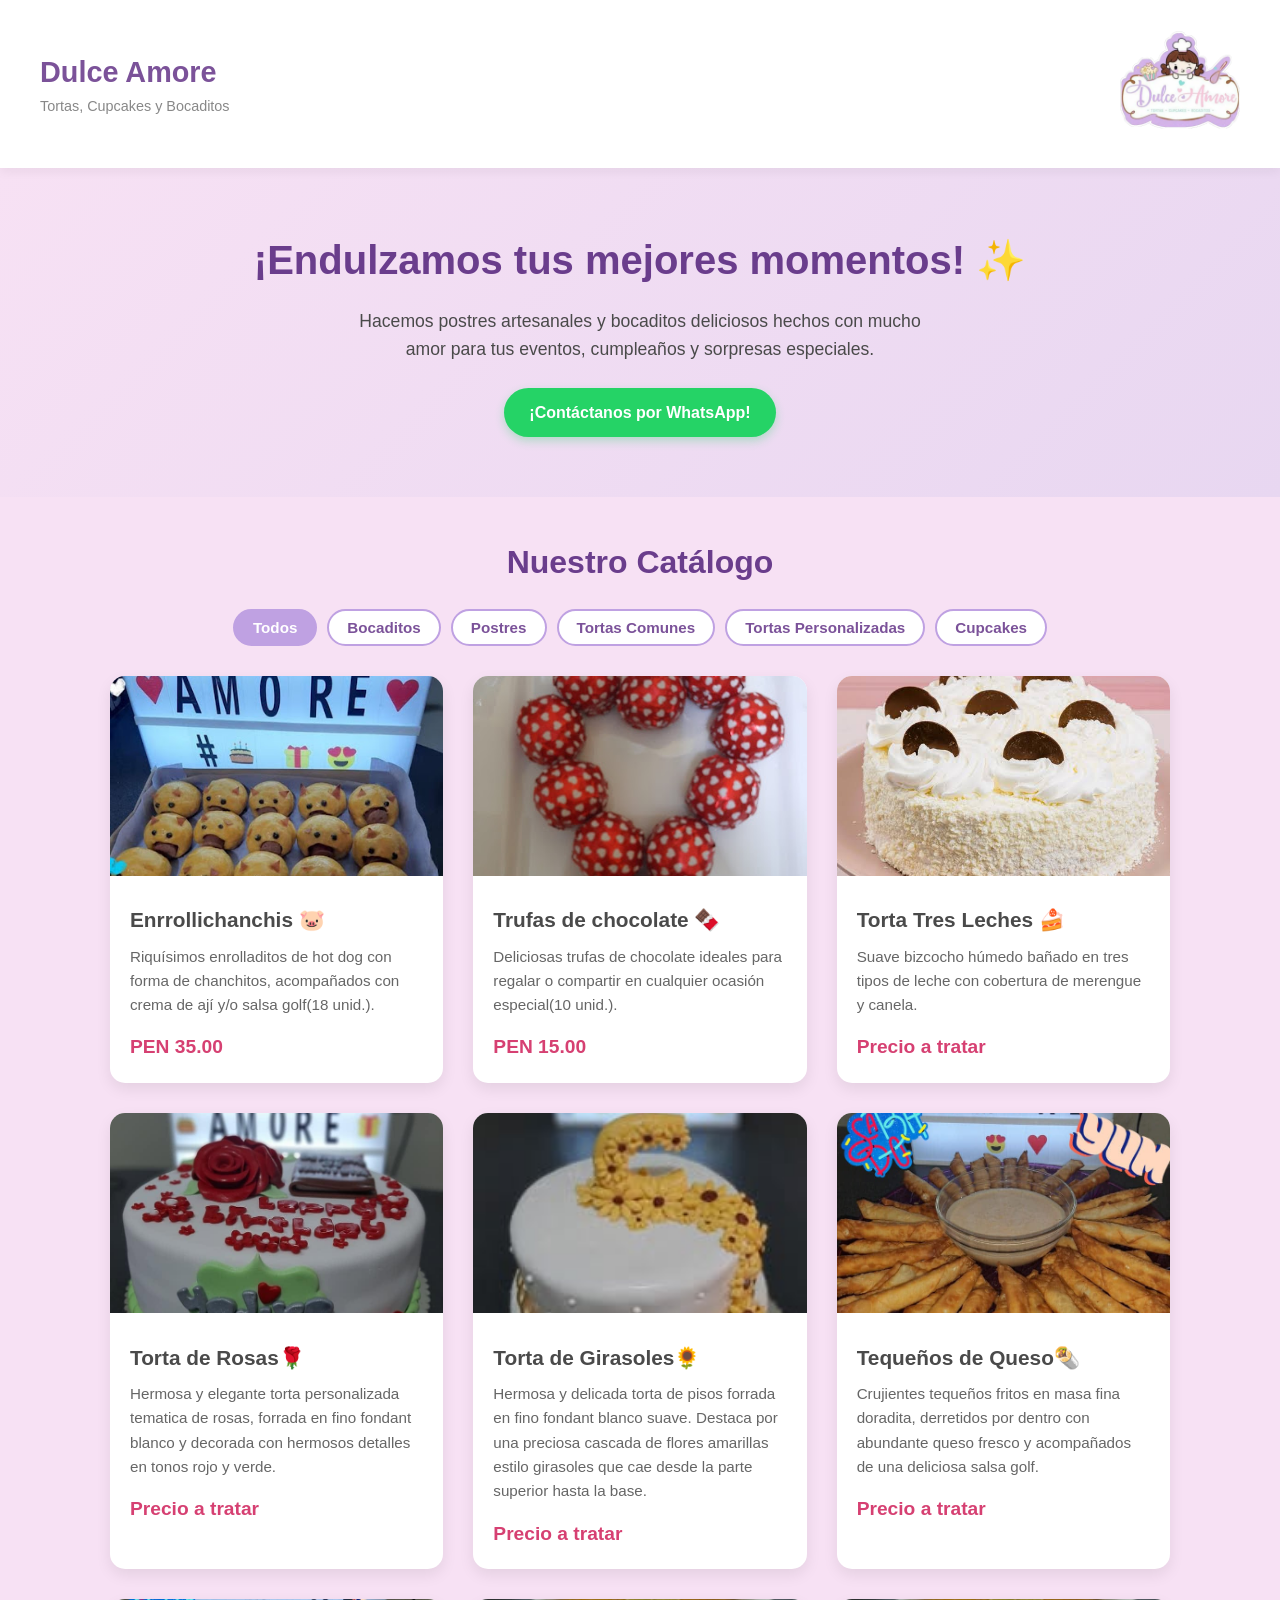
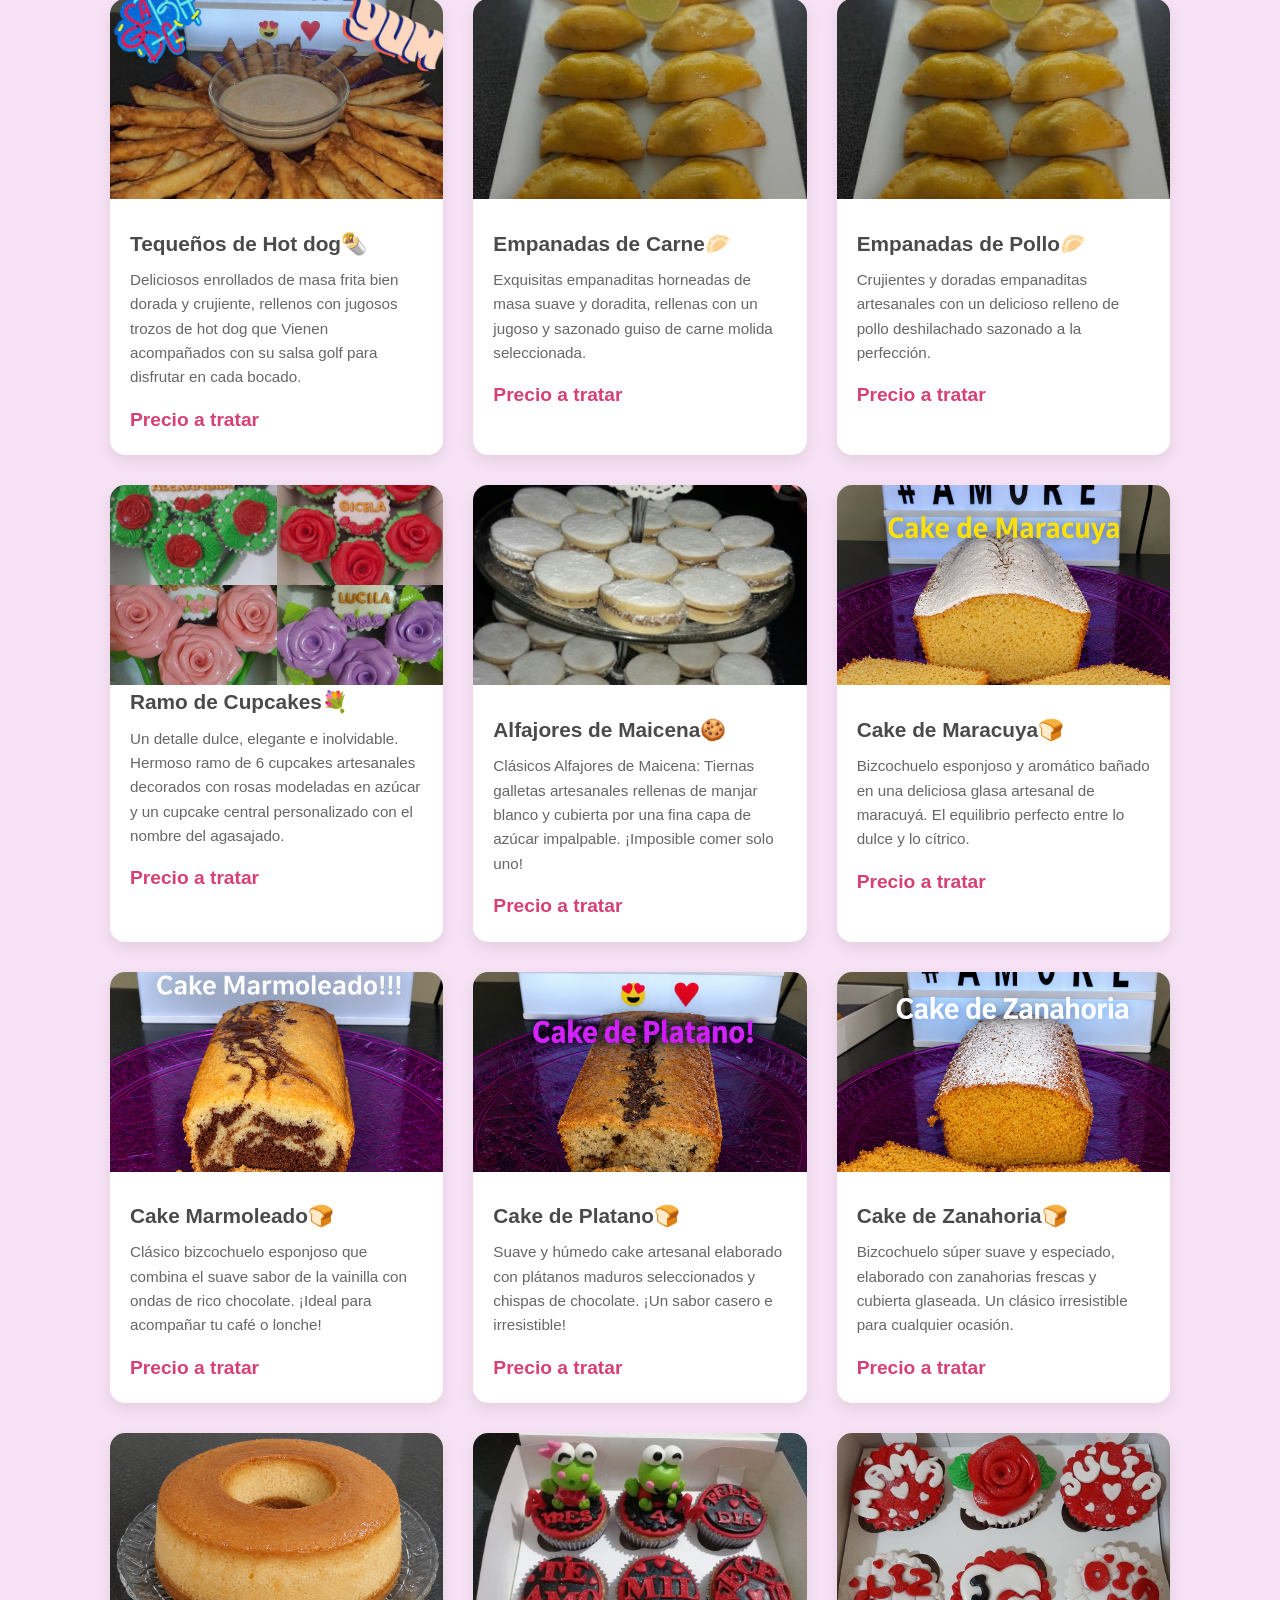
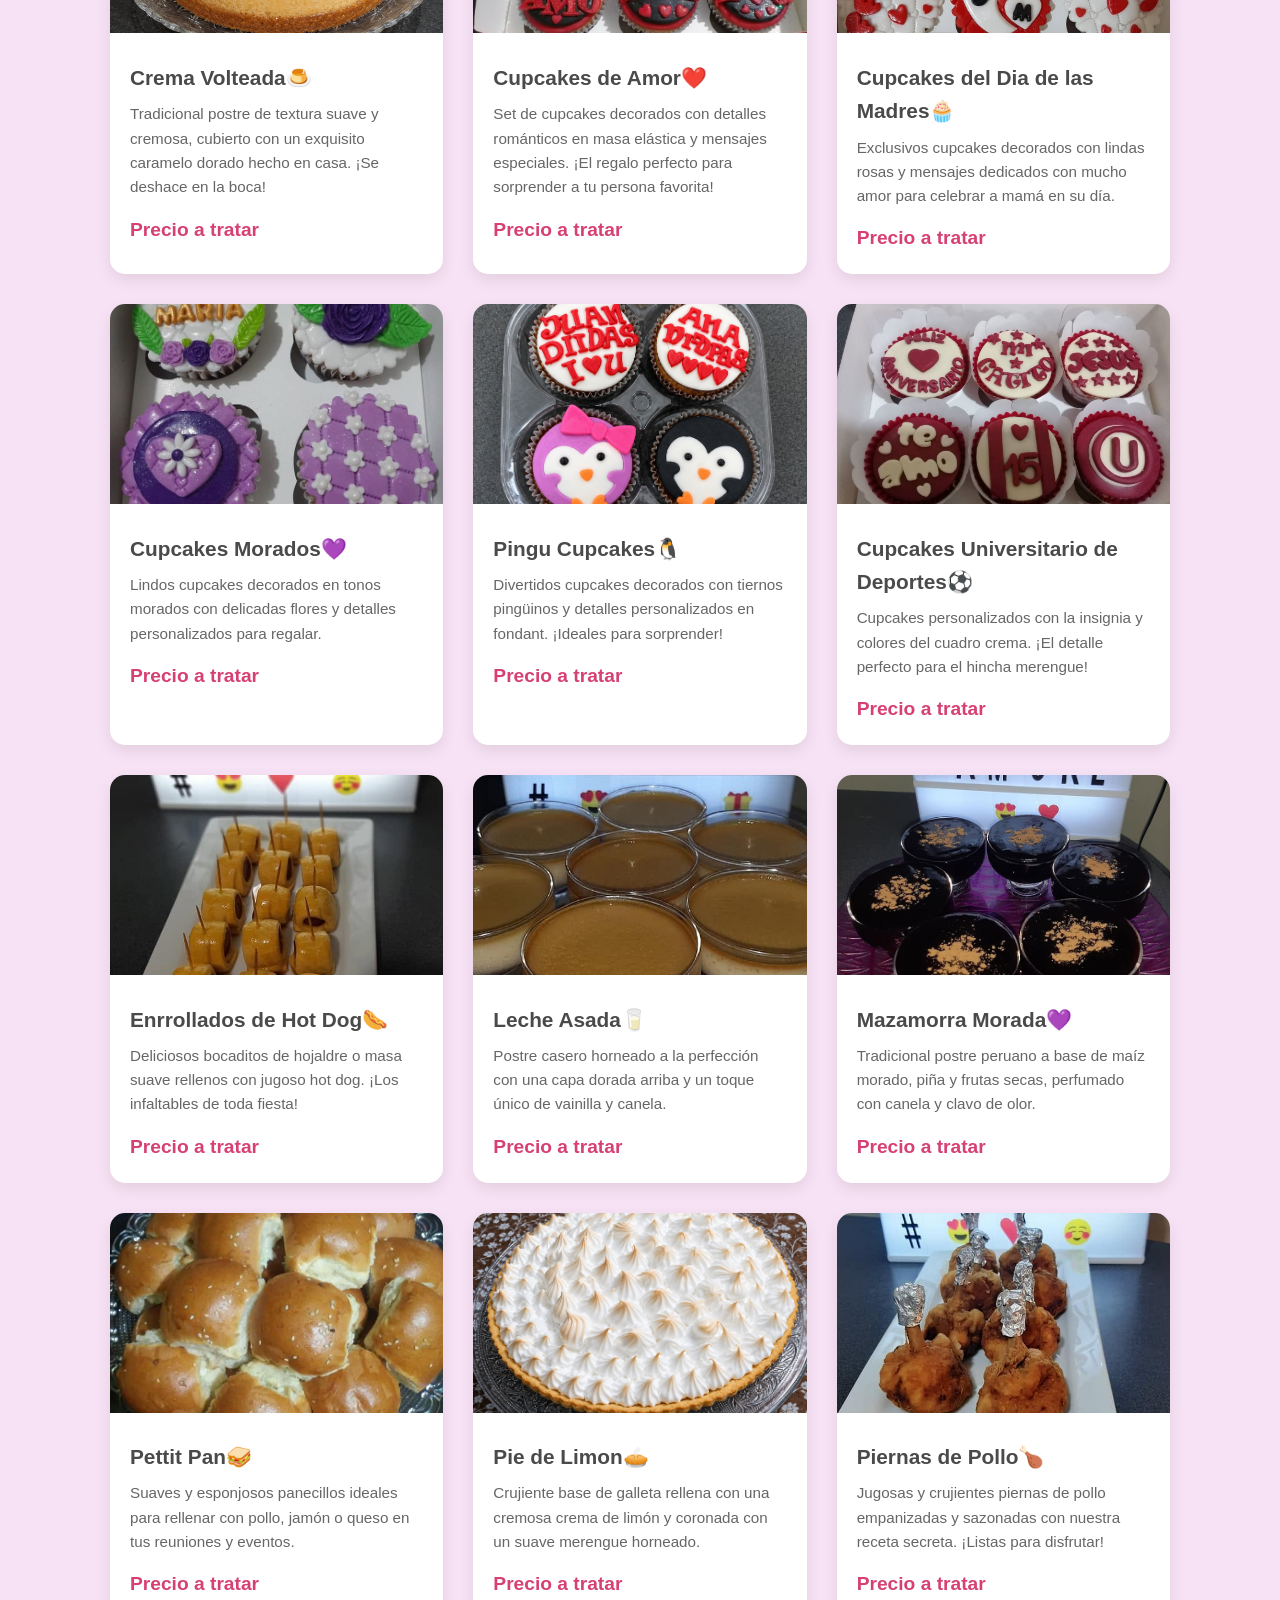
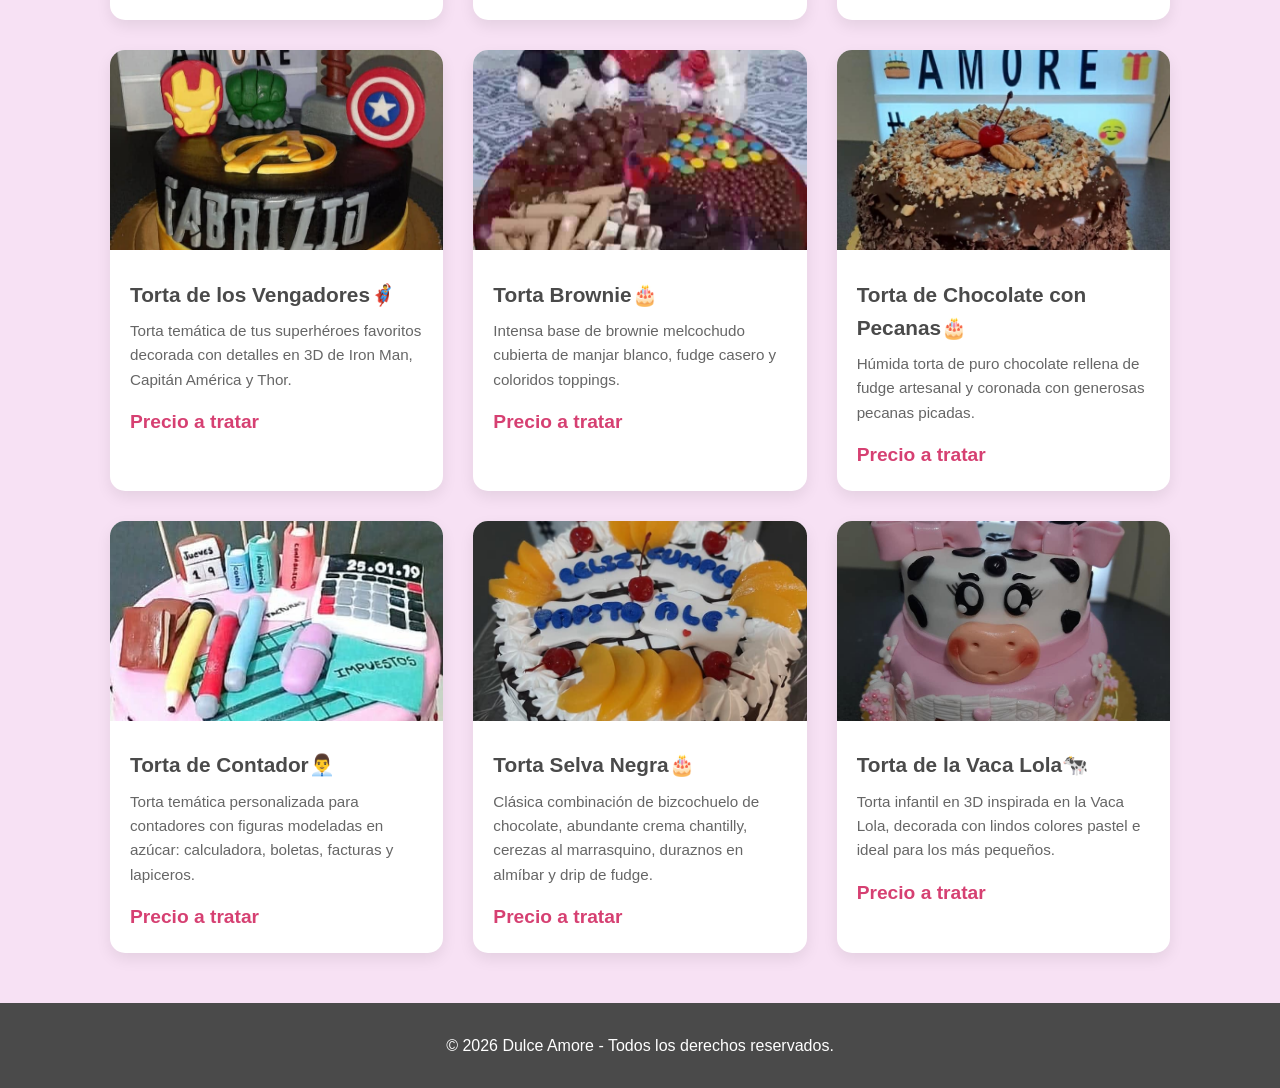
==== commit 68f63076: "Add files via upload" ====
--- a/index.html
+++ b/index.html
@@ -373,16 +373,6 @@
                     </div>
                 </div>
             </div>
-             <div class="product-card" data-category="">
-                <img src="img/.jpg" alt="Producto" class="product-img">
-                <div class="product-info">
-                    <h3 class="product-title"></h3>
-                    <p class="product-desc"></p>
-                    <div class="product-footer">
-                        <span class="product-price">Precio a tratar</span>
-                    </div>
-                </div>
-            </div>
 
 
         </div>
